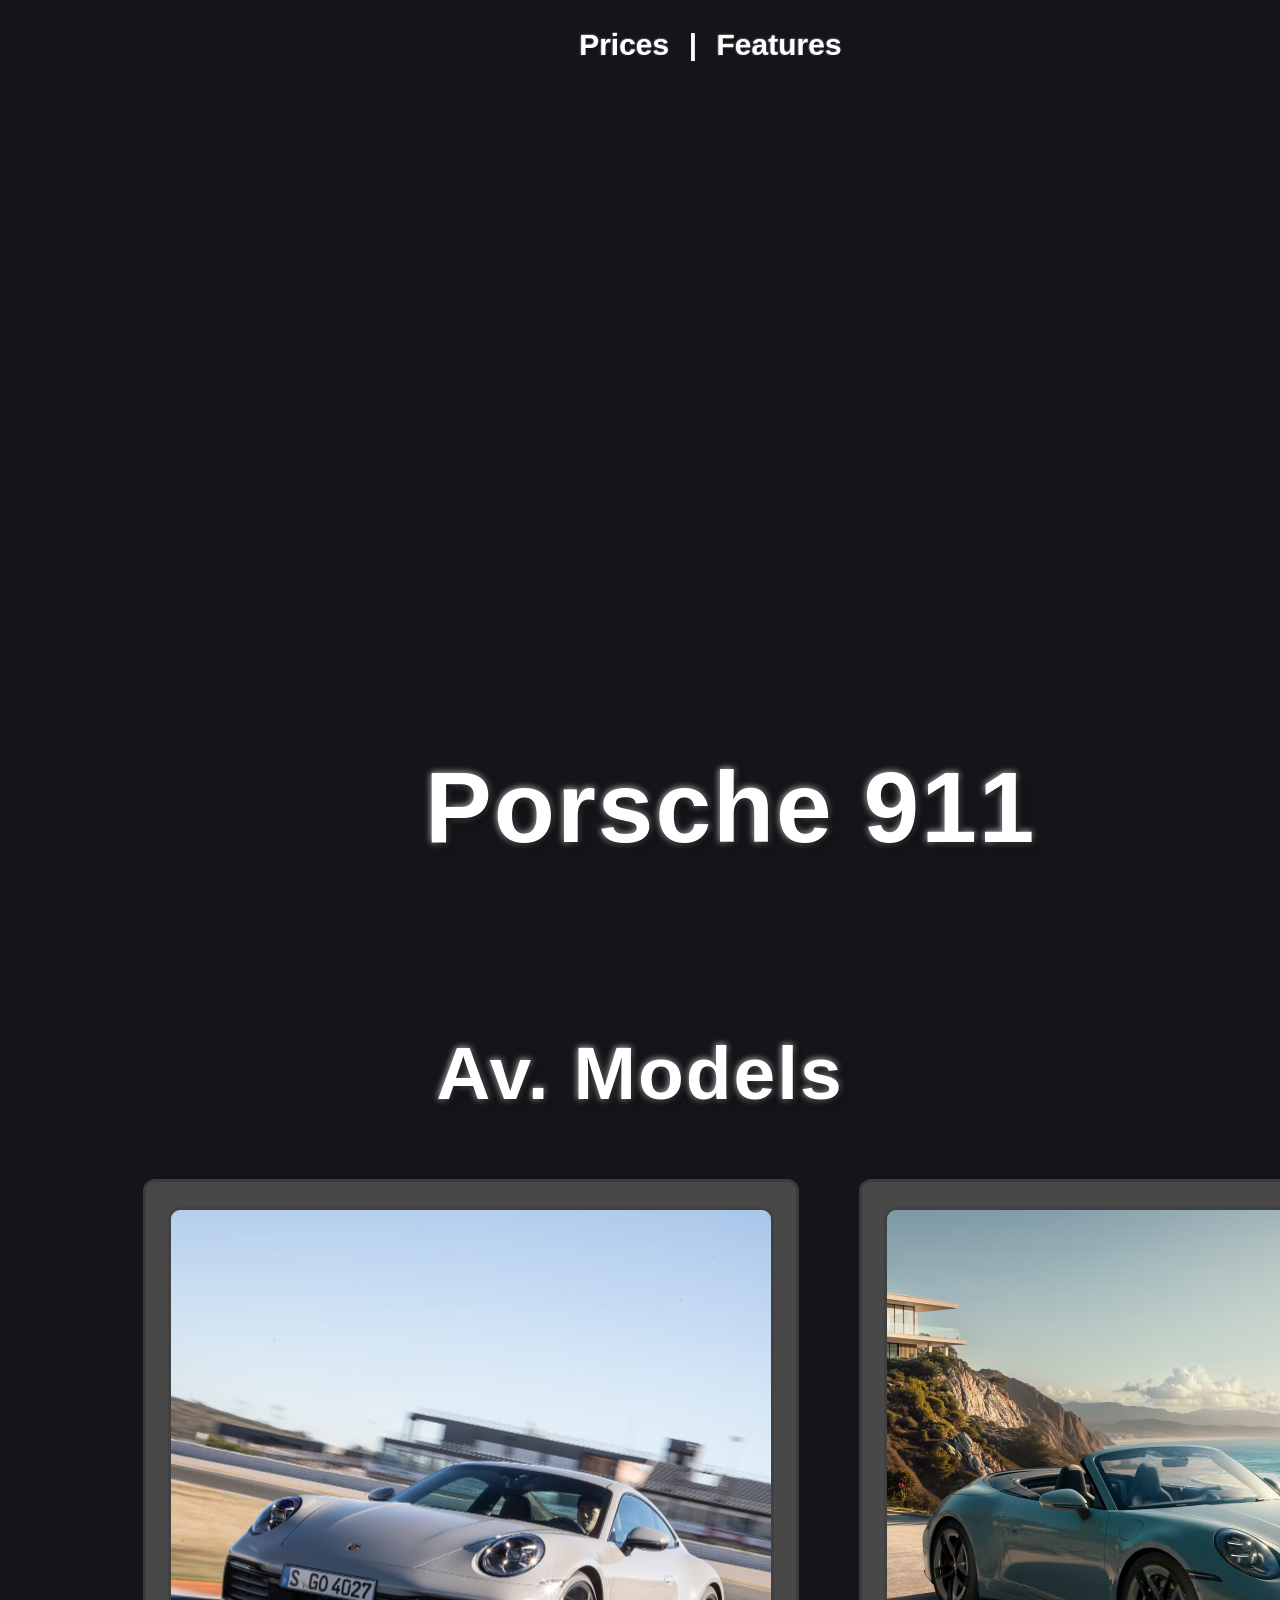
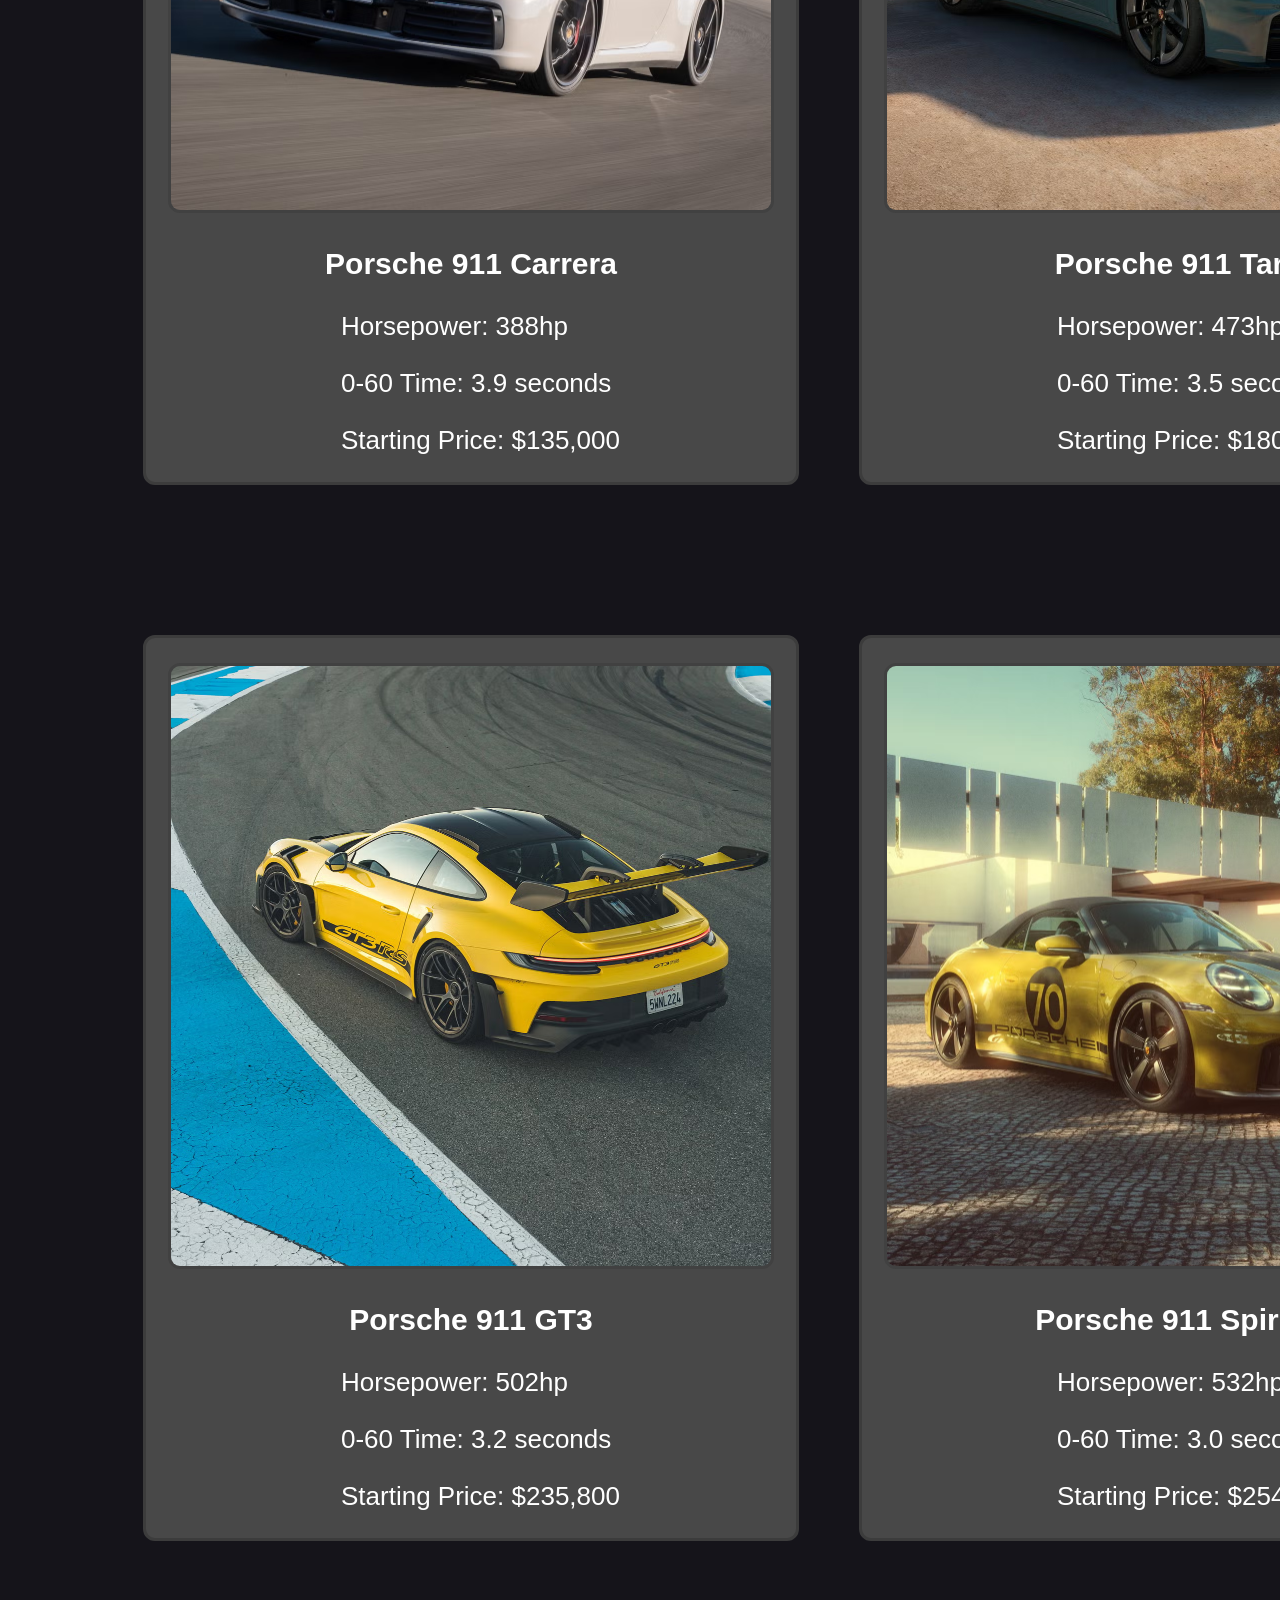
==== index.html @ d6edd6f7 "Card Updates Added various styles to each of the cards.  Backgrounds, Borders, Border radius, Hoveri" ====
<!DOCTYPE html>

<head>

    <title>Porsche 911 Showcase</title>
    <link rel="stylesheet" href="styles.css">

</head>

<body class="align">

    <header class="hero">

        <nav class="nav-box">

            <a href="prices.html">Prices</a>
            <span>|</span>
            <a href="features.html">Features</a>

        </nav>

        <!-- <img class="hero-media" src="https://i.pinimg.com/originals/3f/0e/6d/3f0e6df308702007c51f789a911005e3.gif" width="500" height="500"> -->

        <video class="hero-media" autoplay loop muted playsinline>
            <source src="assets/porsche_hero.mp4" type="video/mp4">
        </video>

        <div>

            <h1 class="hero-text">Porsche 911</h1>

        </div>

    </header>

    <main>

        <section class="models">

            <h2 class="neon-text">Av. Models</h2>

            <div class="grid">
                <!--card 1-->
                <div class="card">
                    <img class="card-image" src="assets/carrera_911.png">
                    <div class="card-info">
                        <h3>Porsche 911 Carrera</h3>
                        <p>Horsepower: 388hp</p>
                        <p>0-60 Time: 3.9 seconds</p>
                        <p>Starting Price: $135,000</p>
                    </div>
                </div>

                <!--card 2-->
                <div class="card">
                    <img class="card-image" src="assets/targa_911.png">
                    <div class="card-info">
                        <h3>Porsche 911 Targa</h3>
                        <p>Horsepower: 473hp</p>
                        <p> <span>   </span> 0-60 Time: 3.5 seconds</p>
                        <p>Starting Price: $180,000</p>
                    </div>
                </div>

                <!--card 3-->
                <div class="card">
                    <img class="card-image" src="assets/gt3_911.png">
                    <div class="card-info">
                        <h3>Porsche 911 GT3</h3>
                        <p>Horsepower: 502hp</p>
                        <p>0-60 Time: 3.2 seconds</p>
                        <p>Starting Price: $235,800</p>
                    </div>
                </div>

                <!--card 4-->
                <div class="card">
                    <img class="card-image" src="assets/spirit_70_911.png">
                    <div class="card-info">
                        <h3>Porsche 911 Spirit 70</h3>
                        <p>Horsepower: 532hp</p>
                        <p>0-60 Time: 3.0 seconds</p>
                        <p>Starting Price: $254,300</p>
                    </div>
                </div>
            </div>

        </section>

    </main>

</body>
---- styles.css ----
body {
    background-color: rgb(21, 20, 26);
    color: white;

    font-family: 'Helvetica';
}

.hero-text {
    font-weight: bold;
    font-size: 100px;
    z-index: 2;
    position: absolute;
    top: 75%;
    left: 33%;
    text-shadow: 3px 3px 8px black, 0px 0px 7px white;
    letter-spacing: 2px;
}

.neon-text {
    font-weight: bold;
    font-size: 75px;
    text-shadow: 3px 3px 8px black, 0px 0px 7px white;
    letter-spacing: 2px;
}

.align {
    text-align: center;
}

.media {
    margin-top: 100px;
    margin-bottom: 100px;
}

.hero-media {
    z-index: 1;
    object-fit: cover;
    width: 100%;
    height: 100%;
    position: absolute;
    top: 0%;
    left: 0%;
}

nav {
    z-index: 2;
    position: absolute;
    top: 0%;
    left: 44%;
    padding-top: 20px;
}

nav a {
    color:white;
    font-size: 30px;
    font-weight: bolder;
    margin: 0px 15px;
    text-decoration: none;
    text-shadow: 1px 1px 2px black, 0px 0px 2px white;
    display: inline-block;
    transition: transform 1.05s ease, box-shadow 1.05s ease;
}

nav a:hover {
    text-decoration: underline;
    transform: scale(1.1);
}

nav span {
    color:white;
    font-size: 30px;
    font-weight: bolder;
}

.hero {
    position: relative;
    width: 100%;
    height: 100vh;
    overflow: hidden;
}

.nav-box {
    background-color: 00;
    color: #ffffff;
    padding-top: 20px;
}

/* models section styling */

.models {
    padding: 60px 40px;
}

.grid {
    display: grid;
    grid-template-columns: 1fr 1fr;
    gap: 150px 60px;
    margin-left: 95px;

}

.card {
    background-color:rgb(72, 72, 72);
    border: 3px solid rgb(60, 60, 60);;
    border-radius: 12px;
    width: 650px;
    transition: transform 1.05s ease, box-shadow 1.05s ease;
}

.card:hover {
    transform: scale(1.05);
    border-color: rgb(197, 197, 197);
    box-shadow: 4px 4px 10px rgb(67, 67, 67);
}

.card-image {
    border-radius: 12px;
    width: 600px;
    height: 600px;
    border: 3px solid rgb(65, 65, 65);
    margin-top: 25px;
}

h3 {
    font-weight: bolder;
    font-size: 30px;
}

p {
    font-weight: normal;
    font-size: 26px;
    text-align: left;
    margin-left: 30%;
}
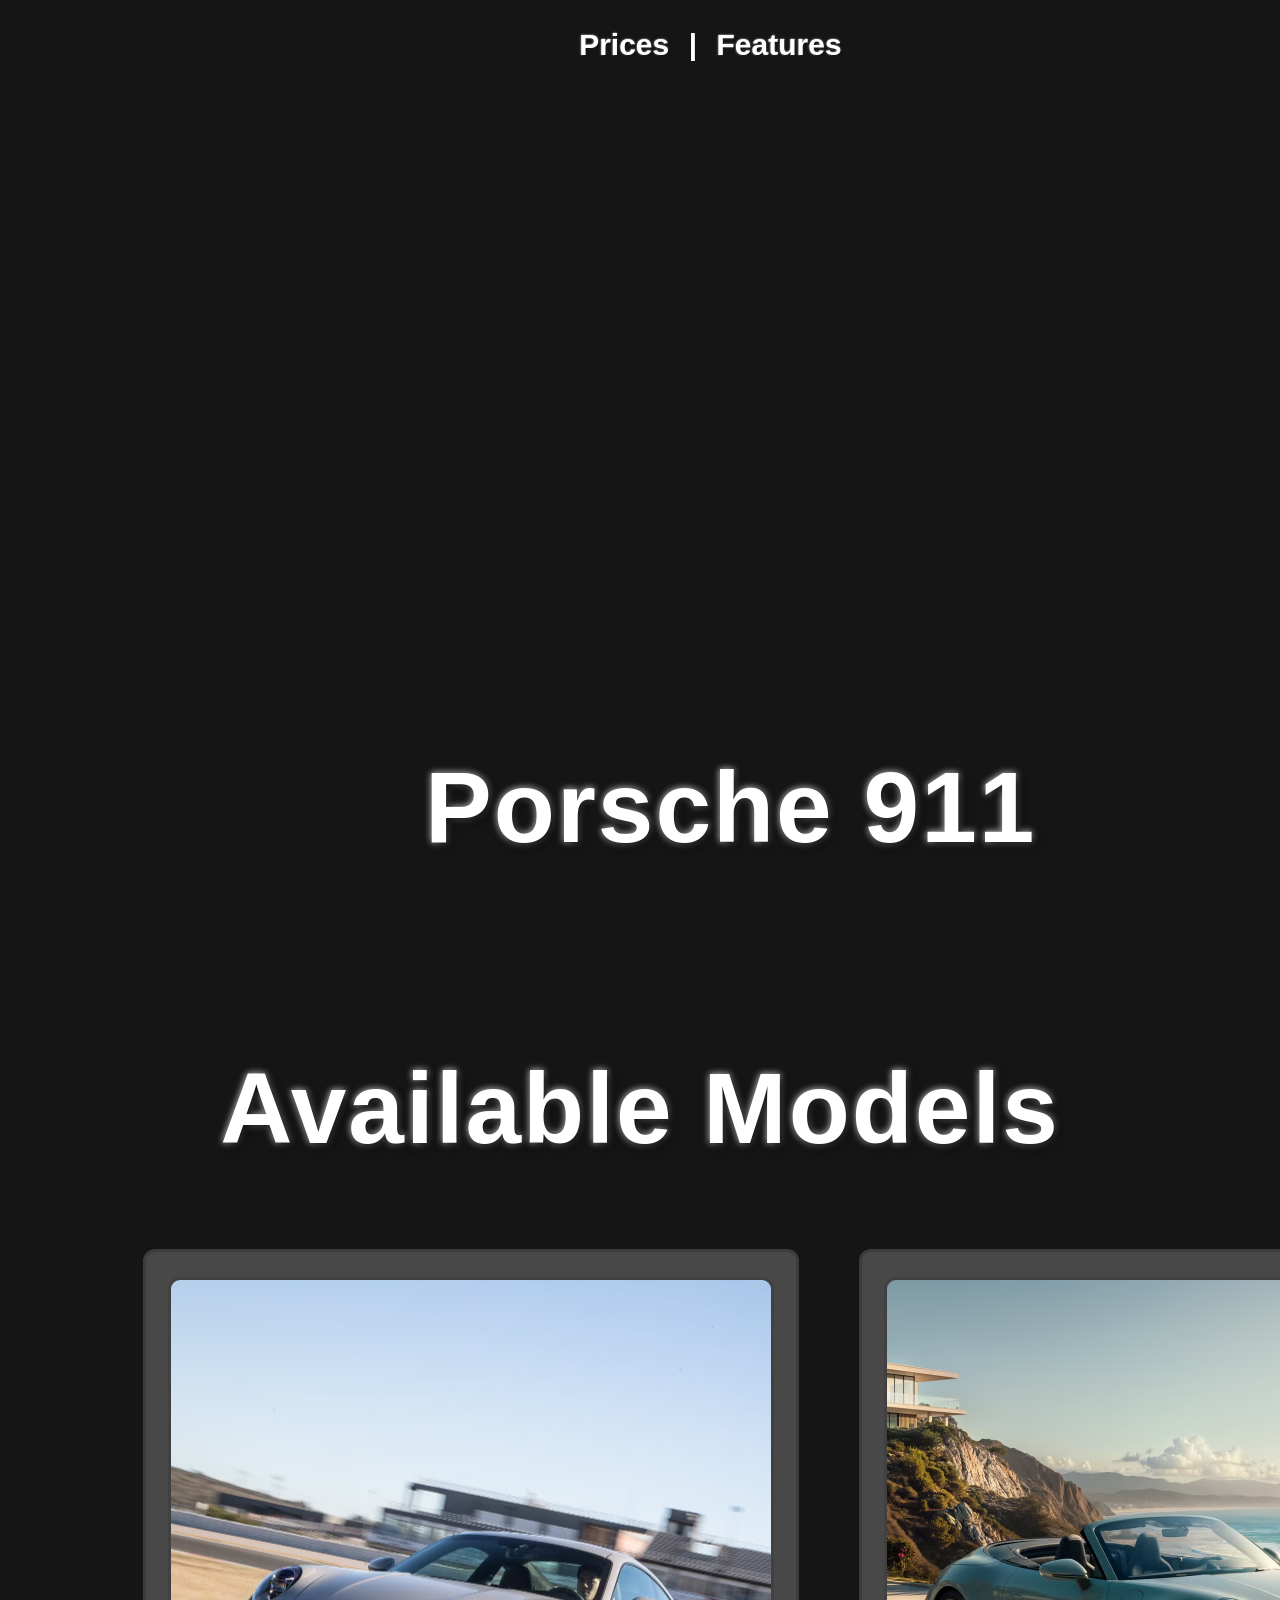
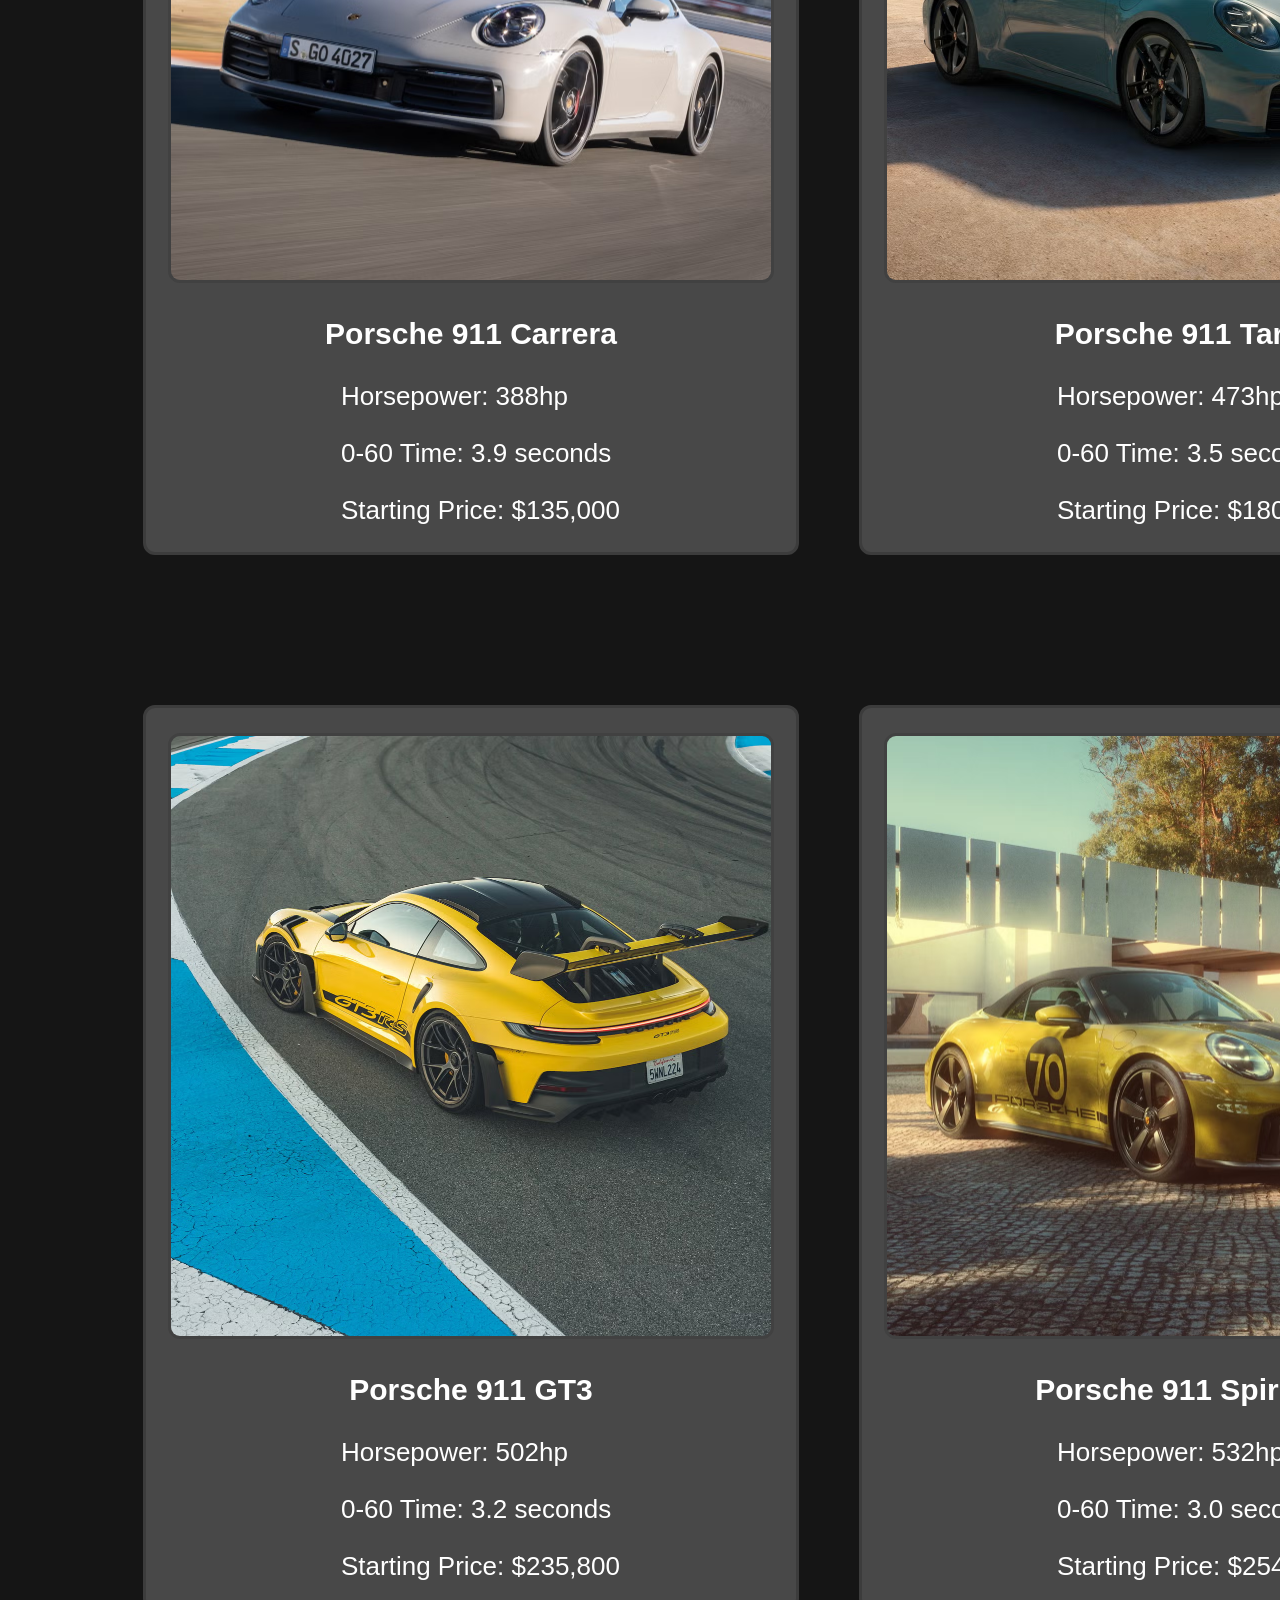
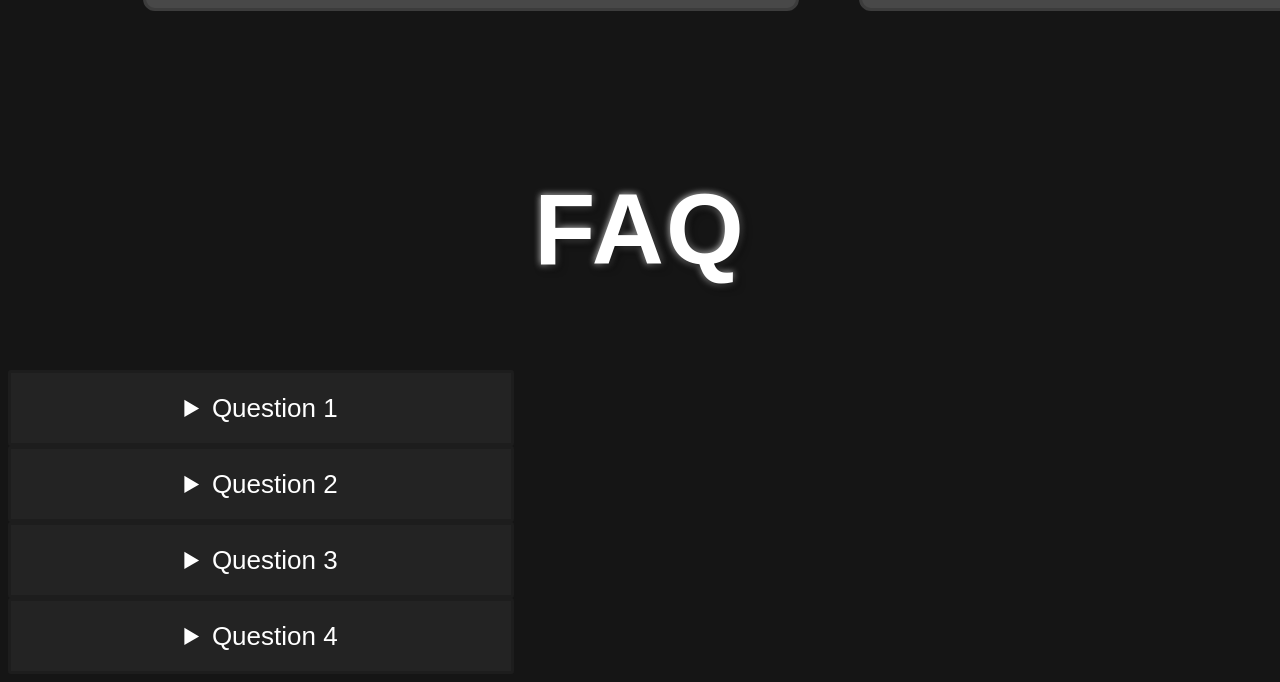
==== commit c50cc682: "FAQ fold Added an FAQ section  Added details tag for dropdown on each question, and provided an answ" ====
--- a/index.html
+++ b/index.html
@@ -37,7 +37,7 @@
 
         <section class="models">
 
-            <h2 class="neon-text">Av. Models</h2>
+            <h2 class="neon-text">Available Models</h2>
 
             <div class="grid">
                 <!--card 1-->
@@ -87,6 +87,46 @@
 
         </section>
 
+        <br>
+
+        <section class="FAQ">
+
+            <h1 class="neon-text">FAQ</h1>
+
+            <div class="FAQ-container">
+
+                <details class="FAQ-item">
+                    <summary class="question-button">
+                        Question 1
+                    </summary>
+                    <p class="answer">Answer 1</p>
+                </details>
+
+                <details class="FAQ-item">
+                    <summary class="question-button">
+                        Question 2
+                    </summary>
+                    <p class="answer">Answer 2</p>
+                </details>
+
+                <details class="FAQ-item">
+                    <summary class="question-button">
+                        Question 3
+                    </summary>
+                    <p class="answer">Answer 3</p>
+                </details>
+
+                <details class="FAQ-item">
+                    <summary class="question-button">
+                        Question 4
+                    </summary>
+                    <p class="answer">Answer 4</p>
+                </details>
+
+            </div>
+
+        </section>
+
     </main>
 
 </body>
--- a/styles.css
+++ b/styles.css
@@ -1,5 +1,5 @@
 body {
-    background-color: rgb(21, 20, 26);
+    background-color: rgb(21, 21, 21);
     color: white;
 
     font-family: 'Helvetica';
@@ -18,7 +18,7 @@
 
 .neon-text {
     font-weight: bold;
-    font-size: 75px;
+    font-size: 100px;
     text-shadow: 3px 3px 8px black, 0px 0px 7px white;
     letter-spacing: 2px;
 }
@@ -131,4 +131,30 @@
     font-size: 26px;
     text-align: left;
     margin-left: 30%;
+}
+
+/* FAQ section styling */
+
+.FAQ-container {
+    font-size: 26px;
+}
+
+.FAQ-item {
+    background-color: rgb(35, 35, 35);
+    border: 3px solid rgb(29, 29, 29);
+    border-radius: 3px;
+    width: 500px;
+    height: 50px;
+    padding-top: 20px
+}
+.FAQ-item:hover {
+    background-color: rgb(30, 30, 30);
+}
+
+.question-button {
+    font-size: 26px;
+}
+
+.answer {
+    font-size: 26px;
 }
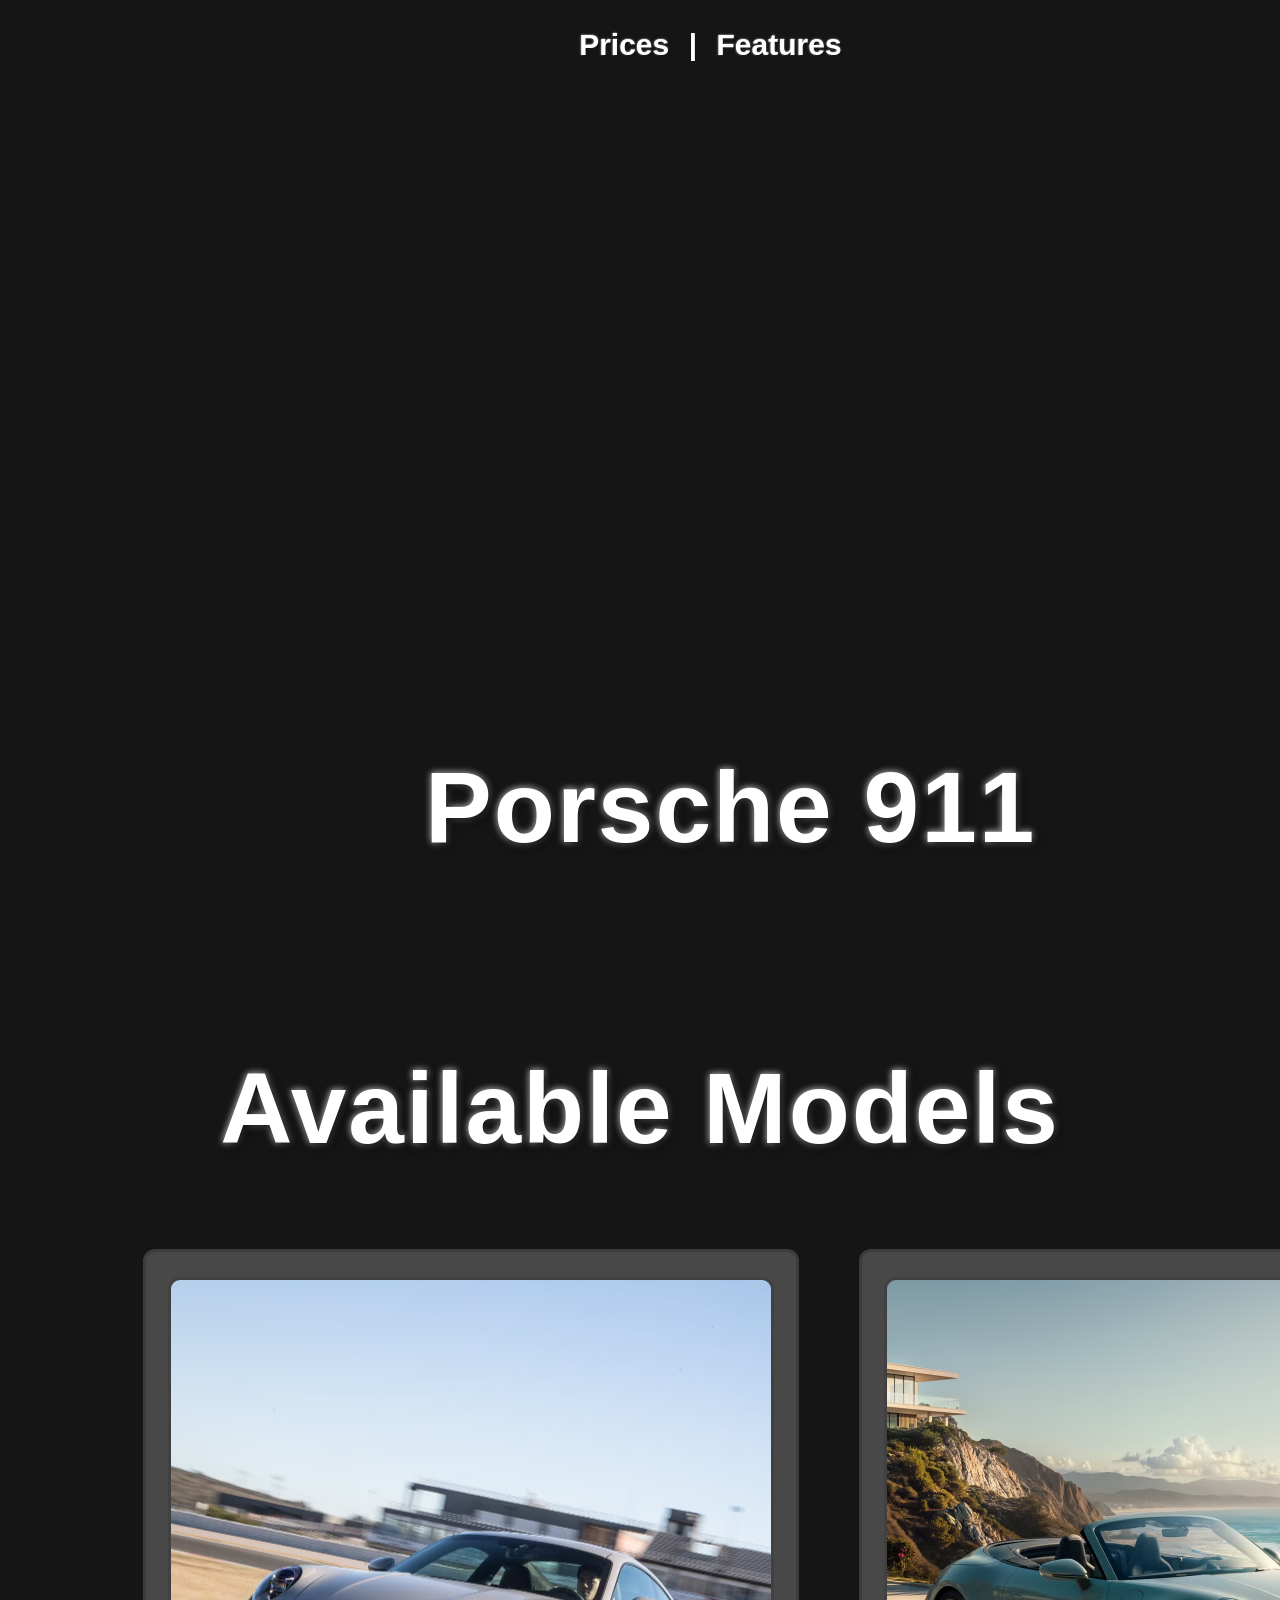
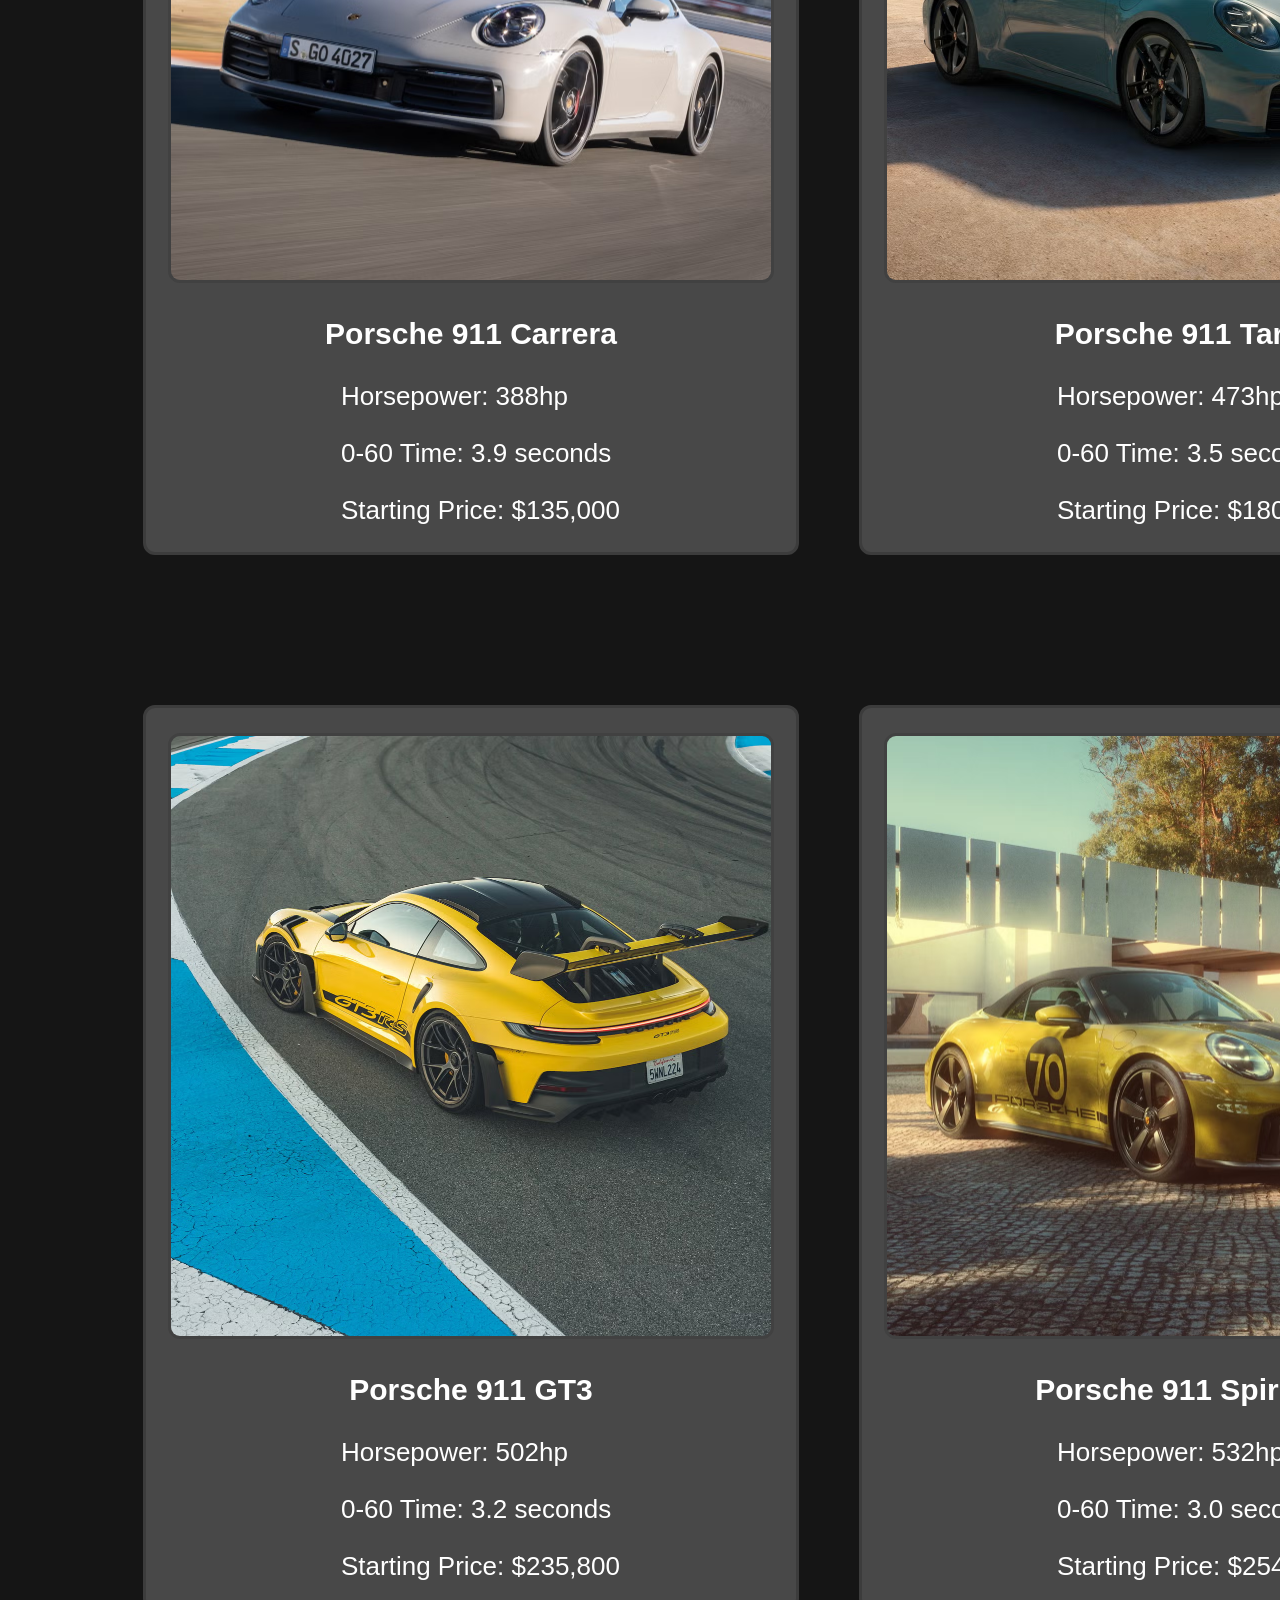
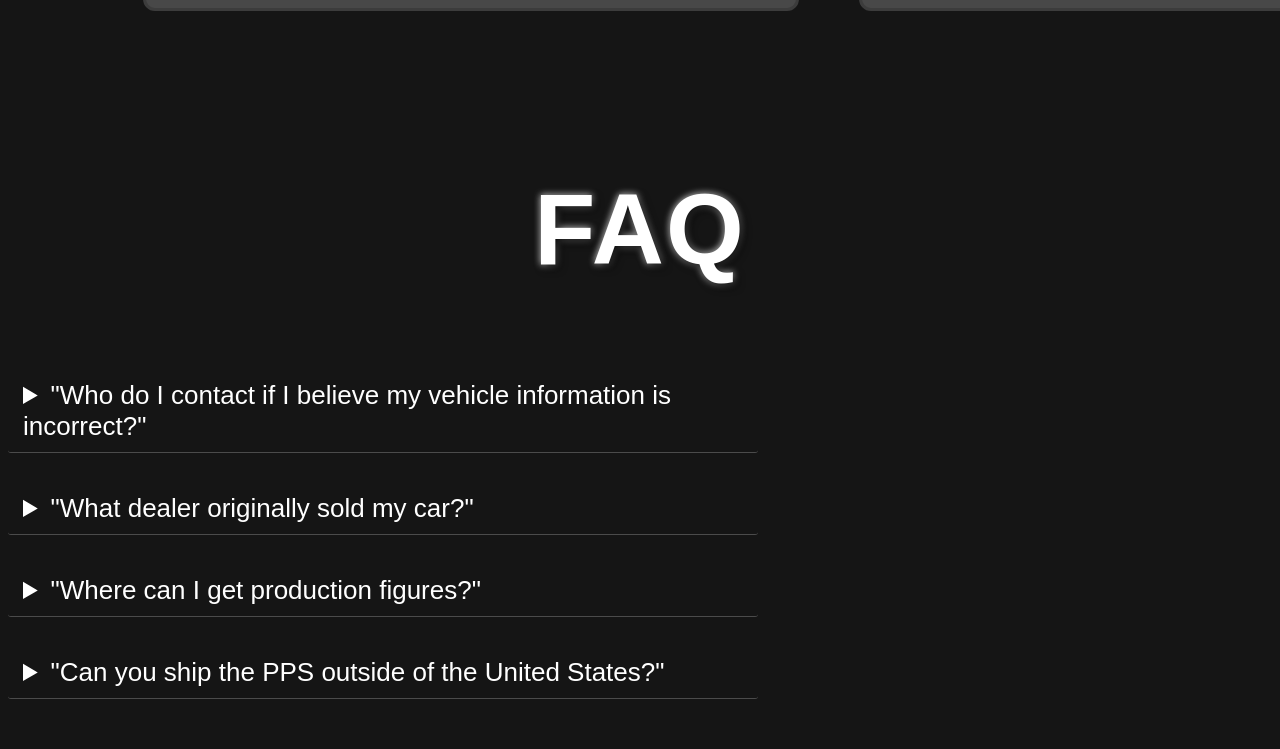
==== commit 1c4af324: "Question Buttons Added actual information for each placeholder  Removed the background and borders t" ====
--- a/index.html
+++ b/index.html
@@ -97,30 +97,38 @@
 
                 <details class="FAQ-item">
                     <summary class="question-button">
-                        Question 1
+                        "Who do I contact if I believe my vehicle information is incorrect?"
                     </summary>
-                    <p class="answer">Answer 1</p>
+                    <div class="FAQ-content">
+                        <p class="answer">Please contact Porsche and provide the details you believe to be incorrect. In the case where correction is necessary, a corrected PPS will be shipped within 1-2 weeks.</p>
+                    </div>
                 </details>
 
                 <details class="FAQ-item">
                     <summary class="question-button">
-                        Question 2
+                        "What dealer originally sold my car?"
                     </summary>
-                    <p class="answer">Answer 2</p>
+                    <div class="FAQ-content">
+                        <p class="answer">We do not provide the original selling dealer.</p>
+                    </div>
                 </details>
 
                 <details class="FAQ-item">
                     <summary class="question-button">
-                        Question 3
+                        "Where can I get production figures?"
                     </summary>
-                    <p class="answer">Answer 3</p>
+                    <div class="FAQ-content">
+                        <p class="answer">Production figures are not released.</p>
+                    </div>
                 </details>
 
                 <details class="FAQ-item">
                     <summary class="question-button">
-                        Question 4
+                        "Can you ship the PPS outside of the United States?"
                     </summary>
-                    <p class="answer">Answer 4</p>
+                    <div class="FAQ-content">
+                        <p class="answer">The PPS can only be shipped within the United States and Canada.</p>
+                    </div>
                 </details>
 
             </div>
--- a/styles.css
+++ b/styles.css
@@ -137,24 +137,30 @@
 
 .FAQ-container {
     font-size: 26px;
+    margin: 50px auto;
 }
 
 .FAQ-item {
-    background-color: rgb(35, 35, 35);
-    border: 3px solid rgb(29, 29, 29);
+    border-bottom: 1px solid rgb(75, 75, 75);
     border-radius: 3px;
-    width: 500px;
-    height: 50px;
-    padding-top: 20px
+    width: 750px;
+    margin-bottom: 30px;
 }
+
 .FAQ-item:hover {
     background-color: rgb(30, 30, 30);
 }
 
 .question-button {
     font-size: 26px;
+    padding: 10px 15px;
+    text-align: left;
 }
 
 .answer {
     font-size: 26px;
-}+    padding: 10px 15px;
+    margin-left: 0%;
+    text-align: left;
+}
+
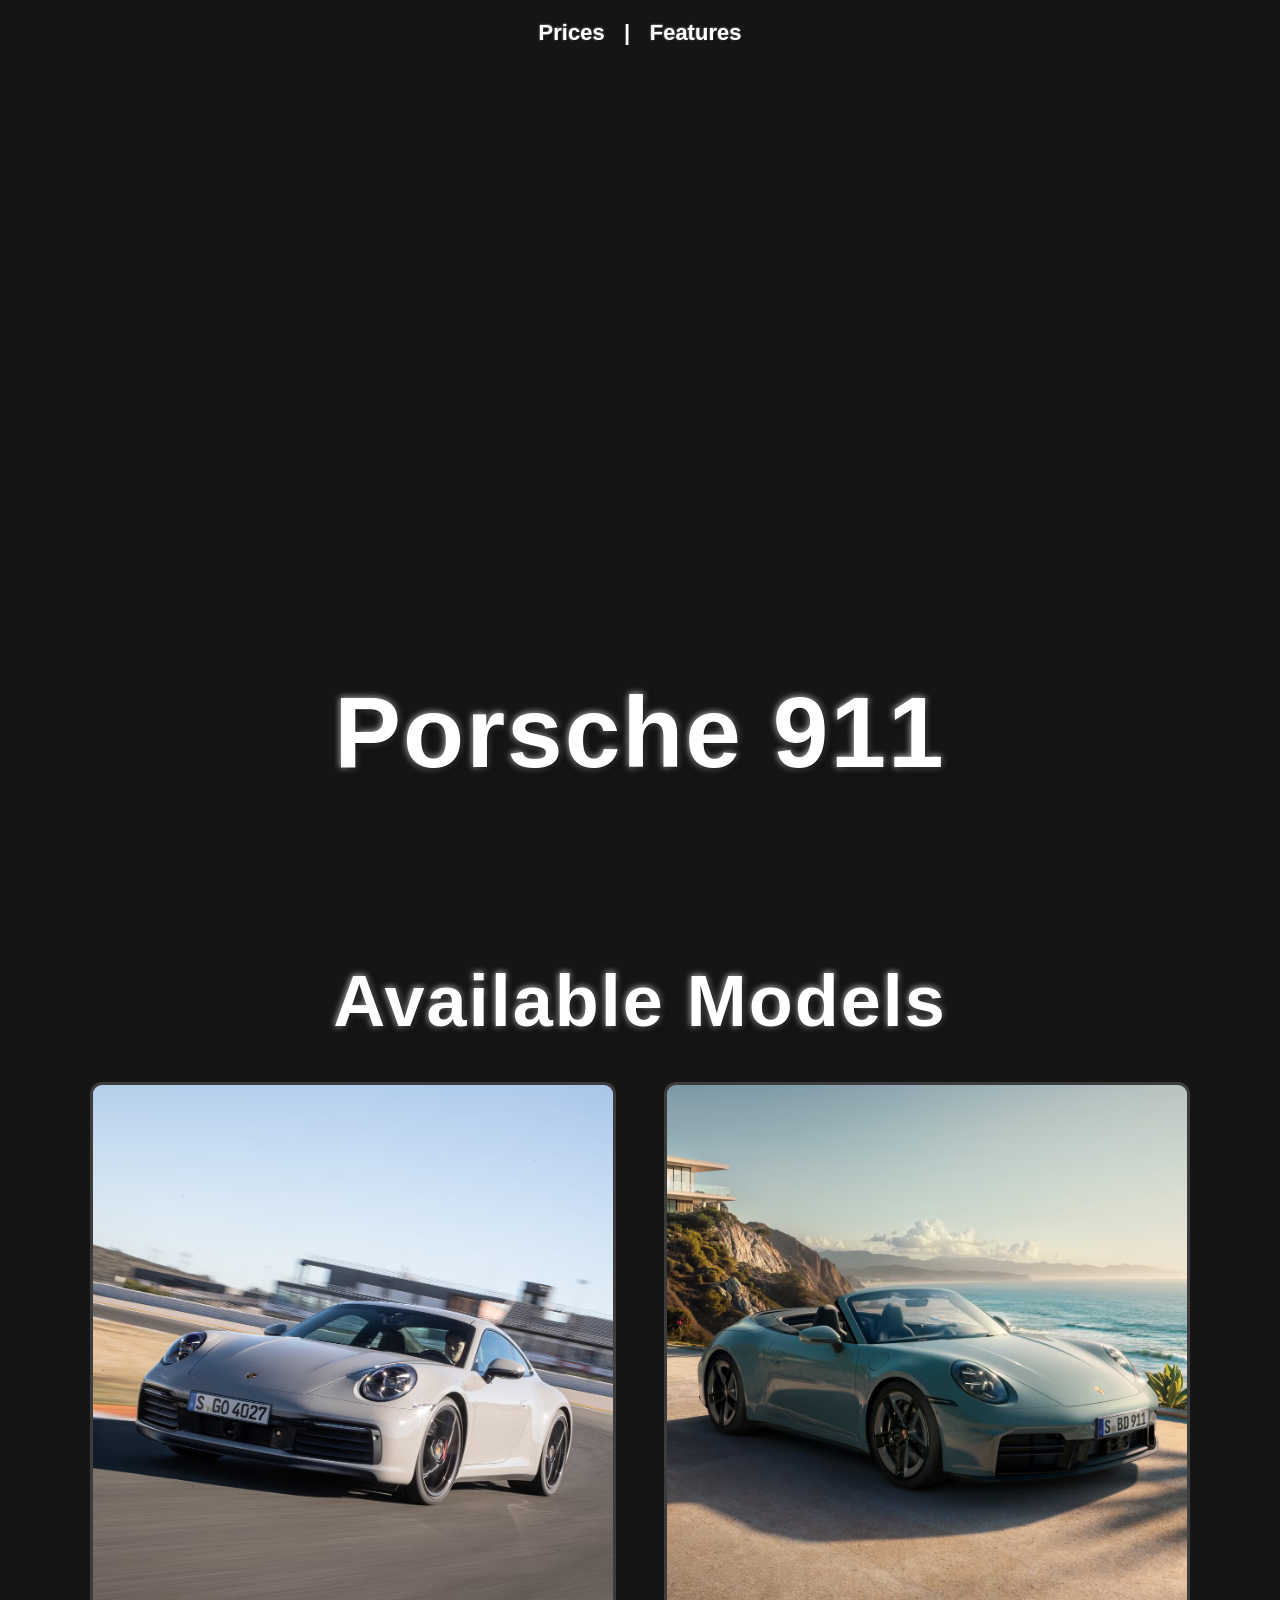
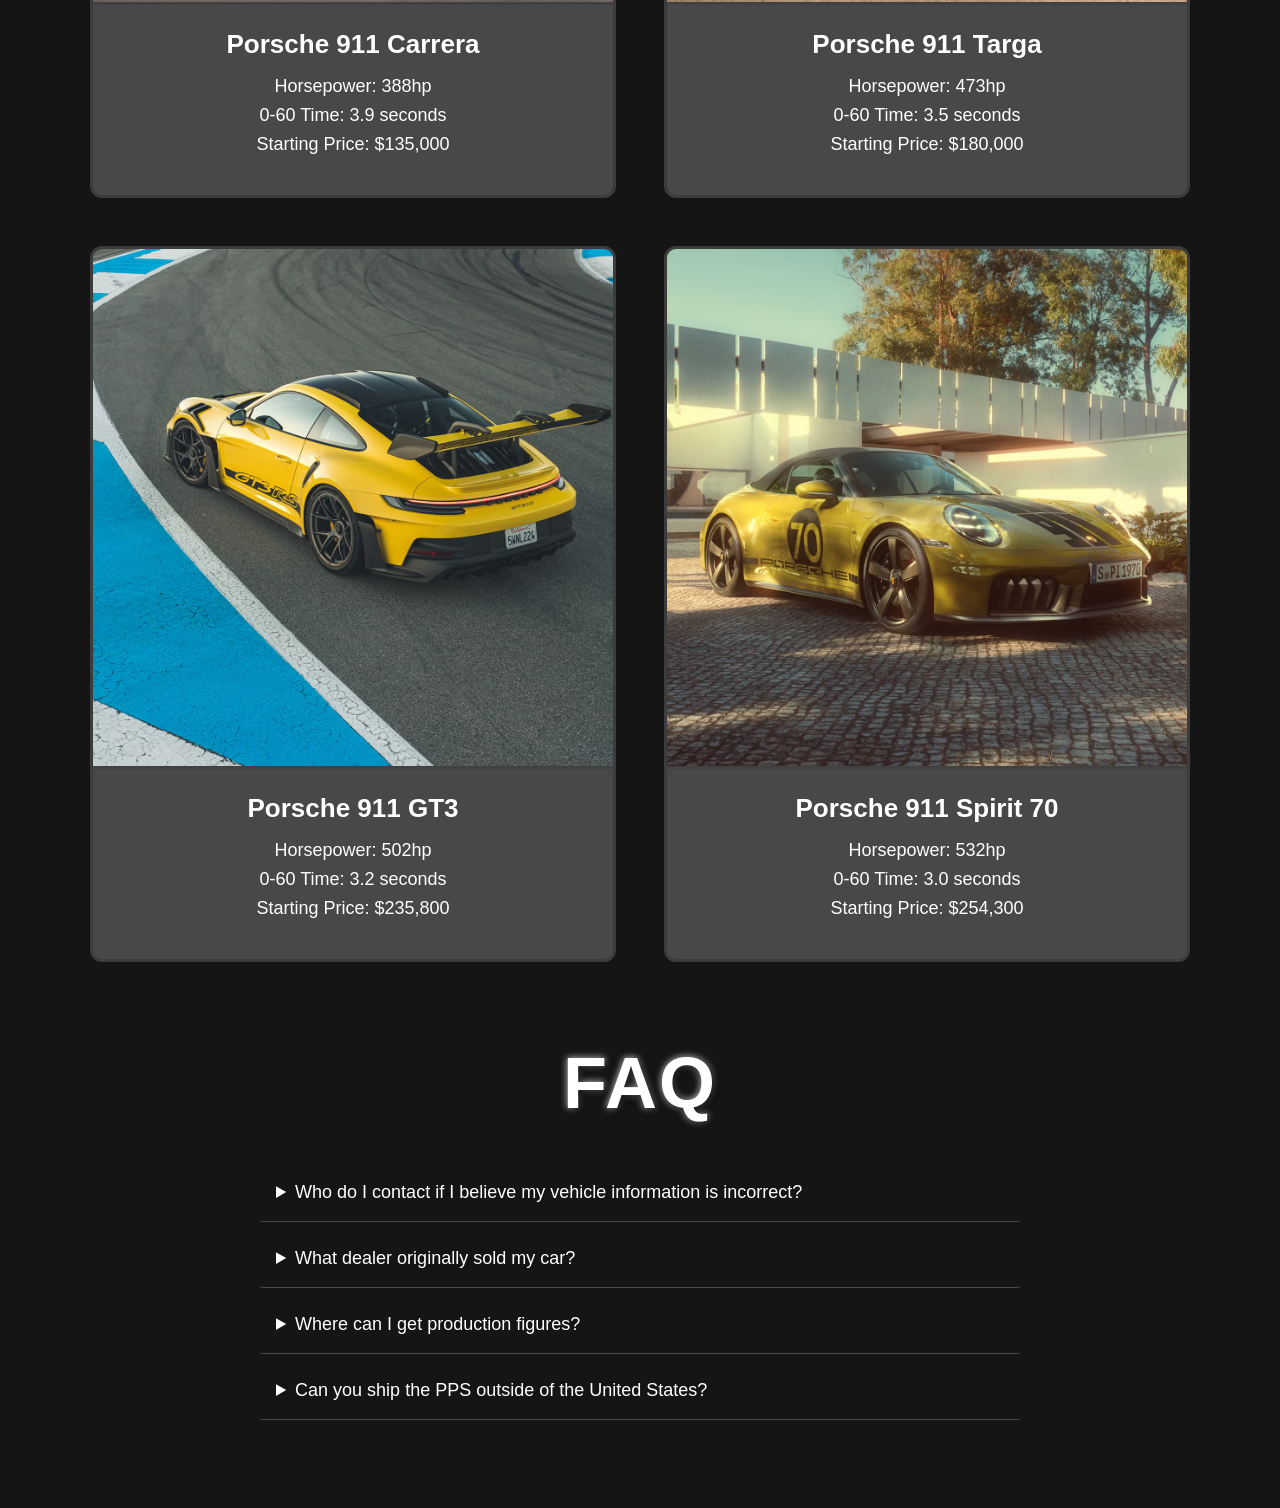
==== commit e15e798f: "v3 basic UI polish, FAQ middle align, border -> boxsizizng, and gradient transition from hero to Av." ====
--- a/index.html
+++ b/index.html
@@ -1,10 +1,11 @@
 <!DOCTYPE html>
+<html lang="en">
 
 <head>
-
+    <meta charset="UTF-8">
+    <meta name="viewport" content="width=device-width, initial-scale=1.0">
     <title>Porsche 911 Showcase</title>
     <link rel="stylesheet" href="styles.css">
-
 </head>
 
 <body class="align">
@@ -12,11 +13,9 @@
     <header class="hero">
 
         <nav class="nav-box">
-
             <a href="prices.html">Prices</a>
             <span>|</span>
             <a href="features.html">Features</a>
-
         </nav>
 
         <!-- <img class="hero-media" src="https://i.pinimg.com/originals/3f/0e/6d/3f0e6df308702007c51f789a911005e3.gif" width="500" height="500"> -->
@@ -26,9 +25,7 @@
         </video>
 
         <div>
-
             <h1 class="hero-text">Porsche 911</h1>
-
         </div>
 
     </header>
@@ -42,7 +39,7 @@
             <div class="grid">
                 <!--card 1-->
                 <div class="card">
-                    <img class="card-image" src="assets/carrera_911.png">
+                    <img class="card-image" src="assets/carrera_911.png" alt="Porsche 911 Carrera">
                     <div class="card-info">
                         <h3>Porsche 911 Carrera</h3>
                         <p>Horsepower: 388hp</p>
@@ -53,18 +50,18 @@
 
                 <!--card 2-->
                 <div class="card">
-                    <img class="card-image" src="assets/targa_911.png">
+                    <img class="card-image" src="assets/targa_911.png" alt="Porsche 911 Targa">
                     <div class="card-info">
                         <h3>Porsche 911 Targa</h3>
                         <p>Horsepower: 473hp</p>
-                        <p> <span>   </span> 0-60 Time: 3.5 seconds</p>
+                        <p>0-60 Time: 3.5 seconds</p>
                         <p>Starting Price: $180,000</p>
                     </div>
                 </div>
 
                 <!--card 3-->
                 <div class="card">
-                    <img class="card-image" src="assets/gt3_911.png">
+                    <img class="card-image" src="assets/gt3_911.png" alt="Porsche 911 GT3">
                     <div class="card-info">
                         <h3>Porsche 911 GT3</h3>
                         <p>Horsepower: 502hp</p>
@@ -75,7 +72,7 @@
 
                 <!--card 4-->
                 <div class="card">
-                    <img class="card-image" src="assets/spirit_70_911.png">
+                    <img class="card-image" src="assets/spirit_70_911.png" alt="Porsche 911 Spirit 70">
                     <div class="card-info">
                         <h3>Porsche 911 Spirit 70</h3>
                         <p>Horsepower: 532hp</p>
@@ -87,17 +84,15 @@
 
         </section>
 
-        <br>
-
         <section class="FAQ">
 
-            <h1 class="neon-text">FAQ</h1>
+            <h2 class="neon-text">FAQ</h2>
 
             <div class="FAQ-container">
 
                 <details class="FAQ-item">
                     <summary class="question-button">
-                        "Who do I contact if I believe my vehicle information is incorrect?"
+                        Who do I contact if I believe my vehicle information is incorrect?
                     </summary>
                     <div class="FAQ-content">
                         <p class="answer">Please contact Porsche and provide the details you believe to be incorrect. In the case where correction is necessary, a corrected PPS will be shipped within 1-2 weeks.</p>
@@ -106,7 +101,7 @@
 
                 <details class="FAQ-item">
                     <summary class="question-button">
-                        "What dealer originally sold my car?"
+                        What dealer originally sold my car?
                     </summary>
                     <div class="FAQ-content">
                         <p class="answer">We do not provide the original selling dealer.</p>
@@ -115,7 +110,7 @@
 
                 <details class="FAQ-item">
                     <summary class="question-button">
-                        "Where can I get production figures?"
+                        Where can I get production figures?
                     </summary>
                     <div class="FAQ-content">
                         <p class="answer">Production figures are not released.</p>
@@ -124,7 +119,7 @@
 
                 <details class="FAQ-item">
                     <summary class="question-button">
-                        "Can you ship the PPS outside of the United States?"
+                        Can you ship the PPS outside of the United States?
                     </summary>
                     <div class="FAQ-content">
                         <p class="answer">The PPS can only be shipped within the United States and Canada.</p>
@@ -137,4 +132,6 @@
 
     </main>
 
-</body>+</body>
+
+</html>
--- a/styles.css
+++ b/styles.css
@@ -1,35 +1,39 @@
+* {
+    box-sizing: border-box; 
+}
+
+
 body {
+    margin: 0;
     background-color: rgb(21, 21, 21);
     color: white;
-
-    font-family: 'Helvetica';
+    font-family: Helvetica, Arial, sans-serif;
+}
+
+.align {
+    text-align: center;
 }
 
 .hero-text {
     font-weight: bold;
-    font-size: 100px;
-    z-index: 2;
+    font-size: clamp(48px, 8vw, 100px);
+    z-index: 3;
     position: absolute;
     top: 75%;
-    left: 33%;
+    left: 50%;
+    transform: translateX(-50%);
+    width: 90%;
+    margin: 0;
     text-shadow: 3px 3px 8px black, 0px 0px 7px white;
     letter-spacing: 2px;
 }
 
 .neon-text {
     font-weight: bold;
-    font-size: 100px;
+    font-size: clamp(40px, 7vw, 72px);
+    margin: 0 0 40px;
     text-shadow: 3px 3px 8px black, 0px 0px 7px white;
     letter-spacing: 2px;
-}
-
-.align {
-    text-align: center;
-}
-
-.media {
-    margin-top: 100px;
-    margin-bottom: 100px;
 }
 
 .hero-media {
@@ -38,37 +42,48 @@
     width: 100%;
     height: 100%;
     position: absolute;
-    top: 0%;
-    left: 0%;
+    top: 0;
+    left: 0;
+}
+
+.hero::after {
+    content: "";
+    position: absolute;
+    inset: 0;
+    z-index: 2;
+    pointer-events: none;
+    background: linear-gradient(to top, rgb(21, 21, 21) 0%, transparent 45%);
 }
 
 nav {
-    z-index: 2;
-    position: absolute;
-    top: 0%;
-    left: 44%;
+    z-index: 3;
+    position: absolute;
+    top: 0;
+    left: 50%;
+    transform: translateX(-50%);
     padding-top: 20px;
+    white-space: nowrap;
 }
 
 nav a {
-    color:white;
-    font-size: 30px;
+    color: white;
+    font-size: 22px;
     font-weight: bolder;
-    margin: 0px 15px;
+    margin: 0 15px;
     text-decoration: none;
     text-shadow: 1px 1px 2px black, 0px 0px 2px white;
     display: inline-block;
-    transition: transform 1.05s ease, box-shadow 1.05s ease;
+    transition: transform 0.25s ease;
 }
 
 nav a:hover {
     text-decoration: underline;
-    transform: scale(1.1);
+    transform: scale(1.08);
 }
 
 nav span {
-    color:white;
-    font-size: 30px;
+    color: white;
+    font-size: 22px;
     font-weight: bolder;
 }
 
@@ -80,7 +95,6 @@
 }
 
 .nav-box {
-    background-color: 00;
     color: #ffffff;
     padding-top: 20px;
 }
@@ -88,63 +102,75 @@
 /* models section styling */
 
 .models {
-    padding: 60px 40px;
+    padding: 60px 24px;
 }
 
 .grid {
     display: grid;
     grid-template-columns: 1fr 1fr;
-    gap: 150px 60px;
-    margin-left: 95px;
-
+    gap: 48px;
+    max-width: 1100px;
+    margin: 0 auto;
 }
 
 .card {
-    background-color:rgb(72, 72, 72);
-    border: 3px solid rgb(60, 60, 60);;
+    background-color: rgb(72, 72, 72);
+    border: 3px solid rgb(60, 60, 60);
     border-radius: 12px;
-    width: 650px;
-    transition: transform 1.05s ease, box-shadow 1.05s ease;
+    width: 100%;
+    overflow: hidden;
+    transition: transform 0.25s ease, box-shadow 0.25s ease, border-color 0.25s ease;
 }
 
 .card:hover {
-    transform: scale(1.05);
+    transform: scale(1.03);
     border-color: rgb(197, 197, 197);
-    box-shadow: 4px 4px 10px rgb(67, 67, 67);
+    box-shadow: 4px 4px 18px rgb(0, 0, 0);
 }
 
 .card-image {
-    border-radius: 12px;
-    width: 600px;
-    height: 600px;
-    border: 3px solid rgb(65, 65, 65);
-    margin-top: 25px;
-}
-
-h3 {
+    display: block;
+    width: 100%;
+    height: auto;
+    aspect-ratio: 1 / 1;
+    object-fit: cover;
+    border-bottom: 3px solid rgb(65, 65, 65);
+}
+
+.card-info {
+    padding: 24px 28px 32px;
+}
+
+.card-info h3 {
     font-weight: bolder;
-    font-size: 30px;
-}
-
-p {
+    font-size: 26px;
+    margin: 0 0 16px;
+}
+
+.card-info p {
     font-weight: normal;
-    font-size: 26px;
+    font-size: 18px;
+    margin: 8px 0;
+}
+
+/* FAQ section styling */
+
+.FAQ {
+    padding: 20px 24px 80px;
+}
+
+.FAQ-container {
+    font-size: 18px;
+    max-width: 760px;
+    margin: 0 auto;
     text-align: left;
-    margin-left: 30%;
-}
-
-/* FAQ section styling */
-
-.FAQ-container {
-    font-size: 26px;
-    margin: 50px auto;
 }
 
 .FAQ-item {
     border-bottom: 1px solid rgb(75, 75, 75);
     border-radius: 3px;
-    width: 750px;
-    margin-bottom: 30px;
+    width: 100%;
+    margin-bottom: 8px;
 }
 
 .FAQ-item:hover {
@@ -152,15 +178,45 @@
 }
 
 .question-button {
-    font-size: 26px;
-    padding: 10px 15px;
+    font-size: 18px;
+    padding: 18px 16px;
     text-align: left;
+    cursor: pointer;
+}
+
+.question-button:focus-visible {
+    outline: 2px solid white;
+    outline-offset: 2px;
 }
 
 .answer {
-    font-size: 26px;
-    padding: 10px 15px;
-    margin-left: 0%;
+    font-size: 16px;
+    line-height: 1.5;
+    padding: 0 16px 20px 32px;
+    margin: 0;
     text-align: left;
-}
-
+    color: rgb(190, 190, 190);
+}
+
+@media (max-width: 800px) {
+    .grid {
+        grid-template-columns: 1fr;
+        gap: 28px;
+    }
+
+    .card:hover {
+        transform: none;
+    }
+}
+
+@media (prefers-reduced-motion: reduce) {
+    nav a,
+    .card {
+        transition: none;
+    }
+
+    nav a:hover,
+    .card:hover {
+        transform: none;
+    }
+}
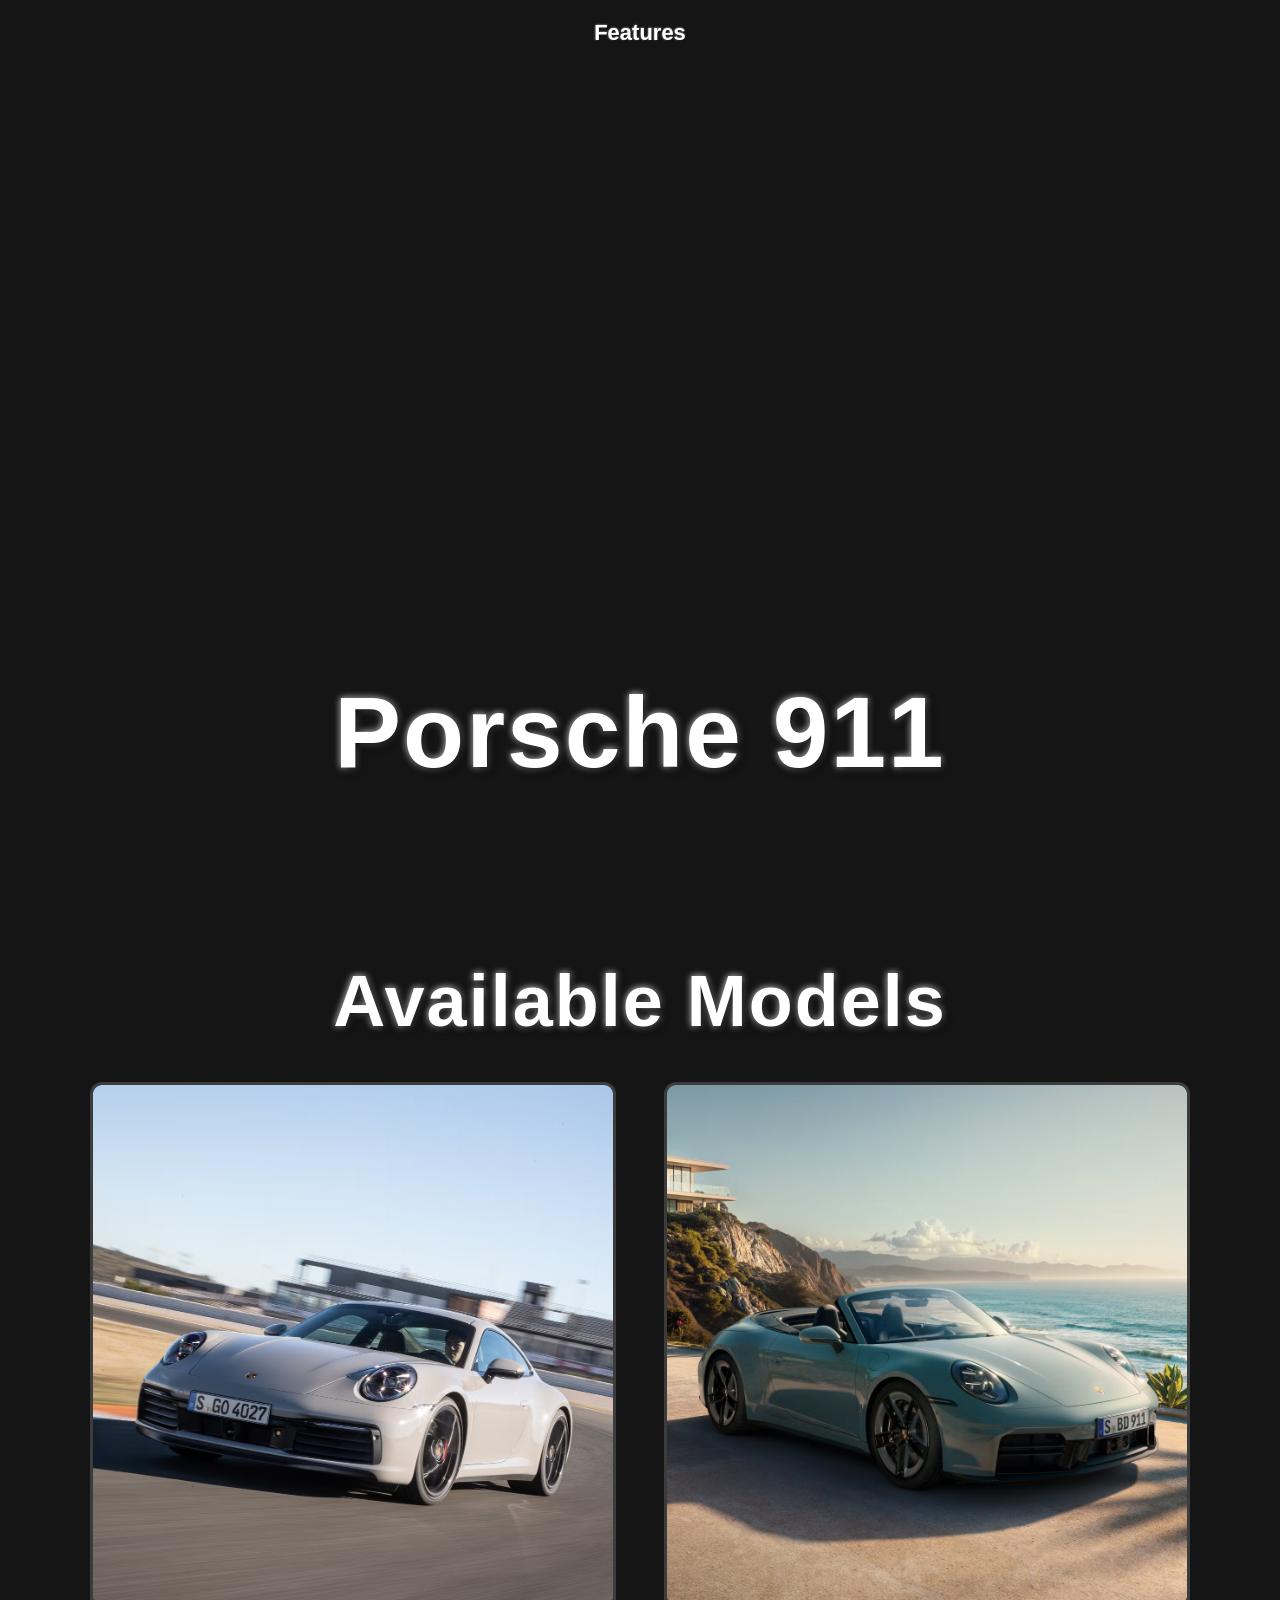
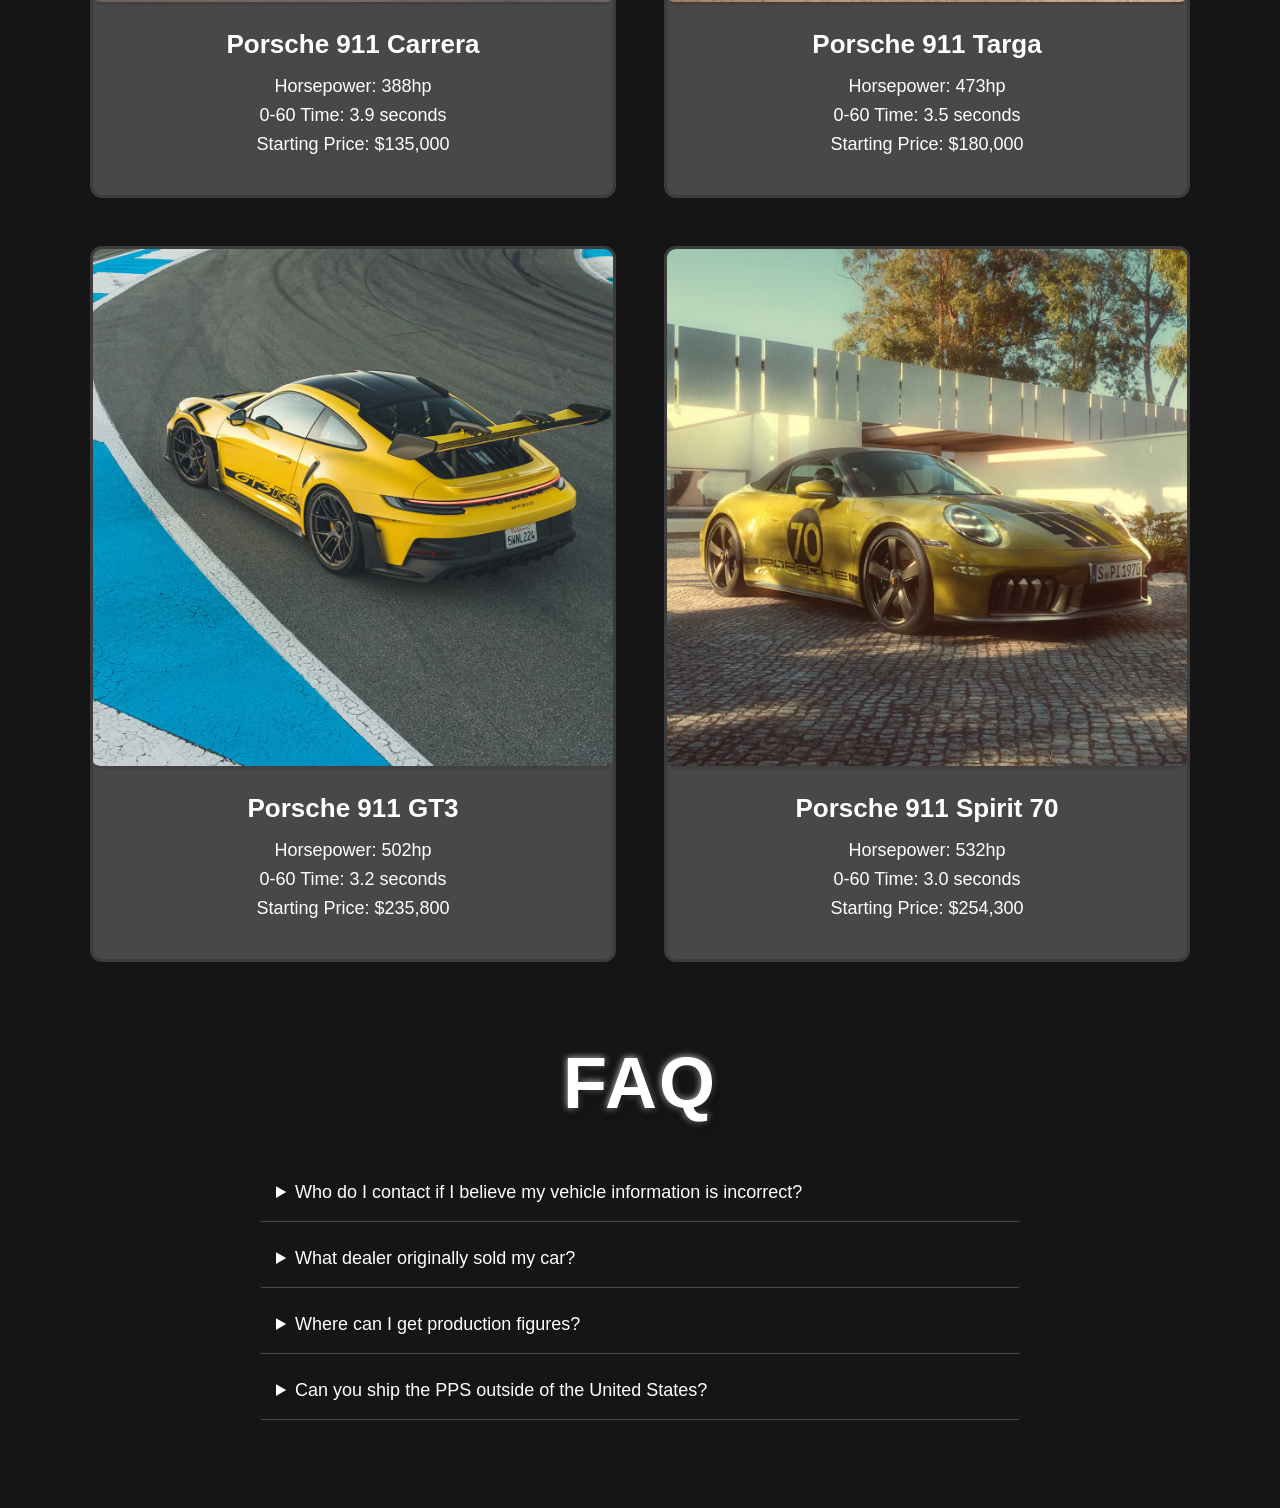
==== commit 3fba68cc: "Removed Prices deleted prices from each navigation section" ====
--- a/index.html
+++ b/index.html
@@ -5,7 +5,7 @@
     <meta charset="UTF-8">
     <meta name="viewport" content="width=device-width, initial-scale=1.0">
     <title>Porsche 911 Showcase</title>
-    <link rel="stylesheet" href="styles.css">
+    <link rel="stylesheet" href="styles/styles.css">
 </head>
 
 <body class="align">
@@ -13,8 +13,6 @@
     <header class="hero">
 
         <nav class="nav-box">
-            <a href="prices.html">Prices</a>
-            <span>|</span>
             <a href="features.html">Features</a>
         </nav>
 
--- a/styles/styles.css
+++ b/styles/styles.css
@@ -0,0 +1,318 @@
+* {
+    box-sizing: border-box; 
+}
+
+
+body {
+    margin: 0;
+    background-color: rgb(21, 21, 21);
+    color: white;
+    font-family: Helvetica, Arial, sans-serif;
+}
+
+.align {
+    text-align: center;
+}
+
+.hero-text {
+    font-weight: bold;
+    font-size: clamp(48px, 8vw, 100px);
+    z-index: 3;
+    position: absolute;
+    top: 75%;
+    left: 50%;
+    transform: translateX(-50%);
+    width: 90%;
+    margin: 0;
+    text-shadow: 3px 3px 8px black, 0px 0px 7px white;
+    letter-spacing: 2px;
+}
+
+.neon-text {
+    font-weight: bold;
+    font-size: clamp(40px, 7vw, 72px);
+    margin: 0 0 40px;
+    text-shadow: 3px 3px 8px black, 0px 0px 7px white;
+    letter-spacing: 2px;
+}
+
+.hero-media {
+    z-index: 1;
+    object-fit: cover;
+    width: 100%;
+    height: 100%;
+    position: absolute;
+    top: 0;
+    left: 0;
+}
+
+.hero::after {
+    content: "";
+    position: absolute;
+    inset: 0;
+    z-index: 2;
+    pointer-events: none;
+    background: linear-gradient(to top, rgb(21, 21, 21) 0%, transparent 45%);
+}
+
+nav {
+    z-index: 3;
+    position: absolute;
+    top: 0;
+    left: 50%;
+    transform: translateX(-50%);
+    padding-top: 20px;
+    white-space: nowrap;
+}
+
+nav a {
+    color: white;
+    font-size: 22px;
+    font-weight: bolder;
+    margin: 0 15px;
+    text-decoration: none;
+    text-shadow: 1px 1px 2px black, 0px 0px 2px white;
+    display: inline-block;
+    transition: transform 0.25s ease;
+}
+
+nav a:hover {
+    text-decoration: underline;
+    transform: scale(1.08);
+}
+
+nav span {
+    color: white;
+    font-size: 22px;
+    font-weight: bolder;
+}
+
+.hero {
+    position: relative;
+    width: 100%;
+    height: 100vh;
+    overflow: hidden;
+}
+
+.nav-box {
+    color: #ffffff;
+    padding-top: 20px;
+}
+
+/* models section styling */
+
+.models {
+    padding: 60px 24px;
+}
+
+.grid {
+    display: grid;
+    grid-template-columns: 1fr 1fr;
+    gap: 48px;
+    max-width: 1100px;
+    margin: 0 auto;
+}
+
+.card {
+    background-color: rgb(72, 72, 72);
+    border: 3px solid rgb(60, 60, 60);
+    border-radius: 12px;
+    width: 100%;
+    overflow: hidden;
+    transition: transform 0.25s ease, box-shadow 0.25s ease, border-color 0.25s ease;
+}
+
+.card:hover {
+    transform: scale(1.03);
+    border-color: rgb(197, 197, 197);
+    box-shadow: 4px 4px 18px rgb(0, 0, 0);
+}
+
+.card-image {
+    display: block;
+    width: 100%;
+    height: auto;
+    aspect-ratio: 1 / 1;
+    object-fit: cover;
+    border-bottom: 3px solid rgb(65, 65, 65);
+}
+
+.card-info {
+    padding: 24px 28px 32px;
+}
+
+.card-info h3 {
+    font-weight: bolder;
+    font-size: 26px;
+    margin: 0 0 16px;
+}
+
+.card-info p {
+    font-weight: normal;
+    font-size: 18px;
+    margin: 8px 0;
+}
+
+/* FAQ section styling */
+
+.FAQ {
+    padding: 20px 24px 80px;
+}
+
+.FAQ-container {
+    font-size: 18px;
+    max-width: 760px;
+    margin: 0 auto;
+    text-align: left;
+}
+
+.FAQ-item {
+    border-bottom: 1px solid rgb(75, 75, 75);
+    border-radius: 3px;
+    width: 100%;
+    margin-bottom: 8px;
+}
+
+.FAQ-item:hover {
+    background-color: rgb(30, 30, 30);
+}
+
+.question-button {
+    font-size: 18px;
+    padding: 18px 16px;
+    text-align: left;
+    cursor: pointer;
+}
+
+.question-button:focus-visible {
+    outline: 2px solid white;
+    outline-offset: 2px;
+}
+
+.answer {
+    font-size: 16px;
+    line-height: 1.5;
+    padding: 0 16px 20px 32px;
+    margin: 0;
+    text-align: left;
+    color: rgb(190, 190, 190);
+}
+
+@media (max-width: 800px) {
+    .grid {
+        grid-template-columns: 1fr;
+        gap: 28px;
+    }
+
+    .card:hover {
+        transform: none;
+    }
+}
+
+@media (prefers-reduced-motion: reduce) {
+    nav a,
+    .card {
+        transition: none;
+    }
+
+    nav a:hover,
+    .card:hover {
+        transform: none;
+    }
+}
+
+/* FEATURES PAGE */
+
+.features-heading {
+    text-align: center;
+    margin-top: 75px;
+    font-weight: bold;
+    font-size: clamp(40px, 7vw, 72px);
+    text-shadow: 3px 3px 8px black, 0px 0px 7px white;
+    letter-spacing: 2px;
+}
+
+img {
+    max-width: 100%;
+    height: auto;
+    border-radius: 8px;
+  }
+  
+
+.container {
+    max-width: 900px;
+    margin: 0 auto;
+    padding: 20px;
+}
+  
+.row {
+    display: flex;
+    align-items: center;
+    gap: 30px;           
+    margin-bottom: 40px; 
+}
+  
+.row-reverse {
+    display: flex;
+    align-items: center;
+    gap: 30px;
+    margin-bottom: 40px;
+    flex-direction: row-reverse;
+}
+  
+.media, 
+.text {
+    flex: 1;
+}
+
+.reversed-text {
+    flex: 1;
+    text-align: right;
+}
+
+img:hover {
+    box-shadow: 4px 4px 4px rgb(34, 34, 34);
+}
+
+/* FOOTER STYLES */
+
+footer {
+    background-color: rgb(26, 26, 26);
+    border-top: 1px solid #ffffff;
+    padding: 50px 40px;
+    padding-top: 10px;
+    margin-top: 40px;
+    display: flex;
+    align-items: center;
+    gap: 30px;
+}
+
+.footer-content {
+    margin: 0 auto;
+    flex: 1;
+}
+
+footer a {
+    color: rgb(102, 102, 102);
+}
+
+footer a:hover {
+    color: rgb(158, 158, 158);
+}
+
+.complaint-form {
+    max-width: 300px;
+    flex: 1;
+}
+
+.complaint-single {
+    width: 177px;
+}
+
+input {
+    margin-bottom: 10px;
+}
+
+button {
+    margin-top: 15px;
+}
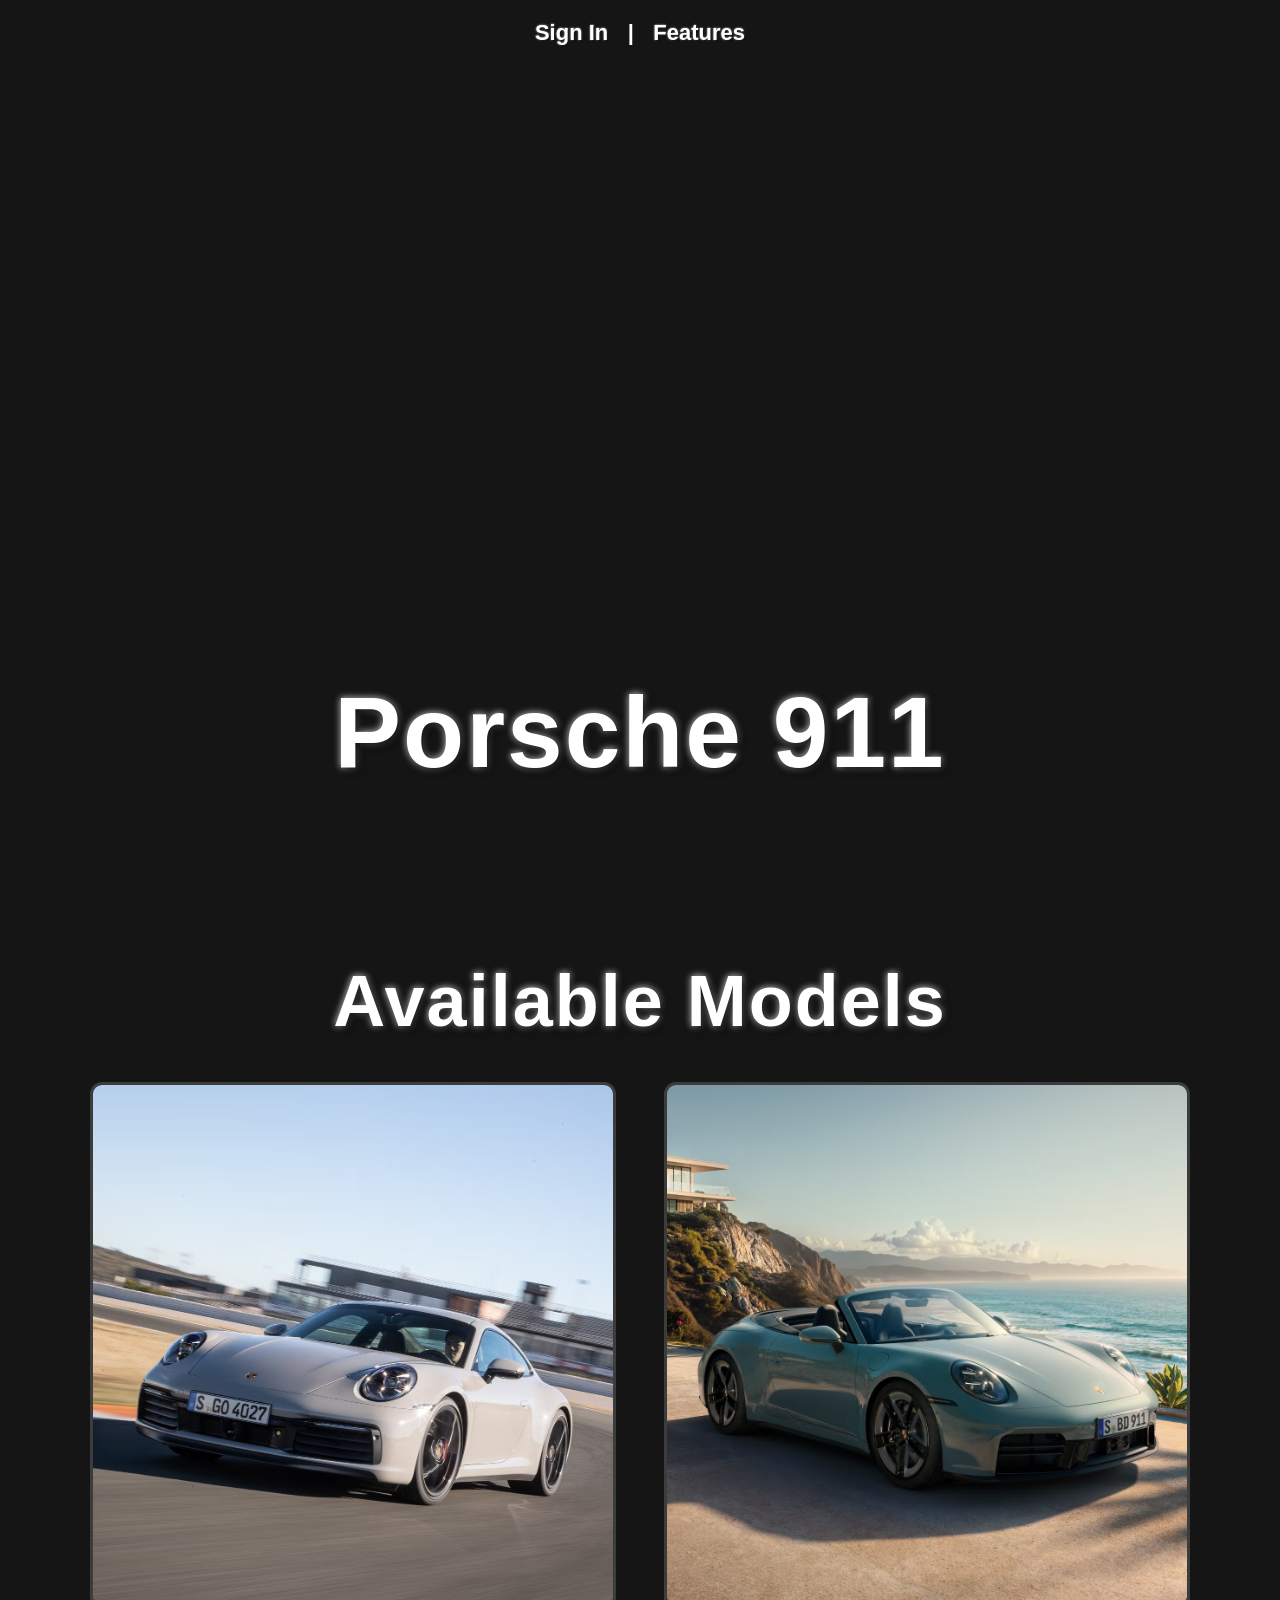
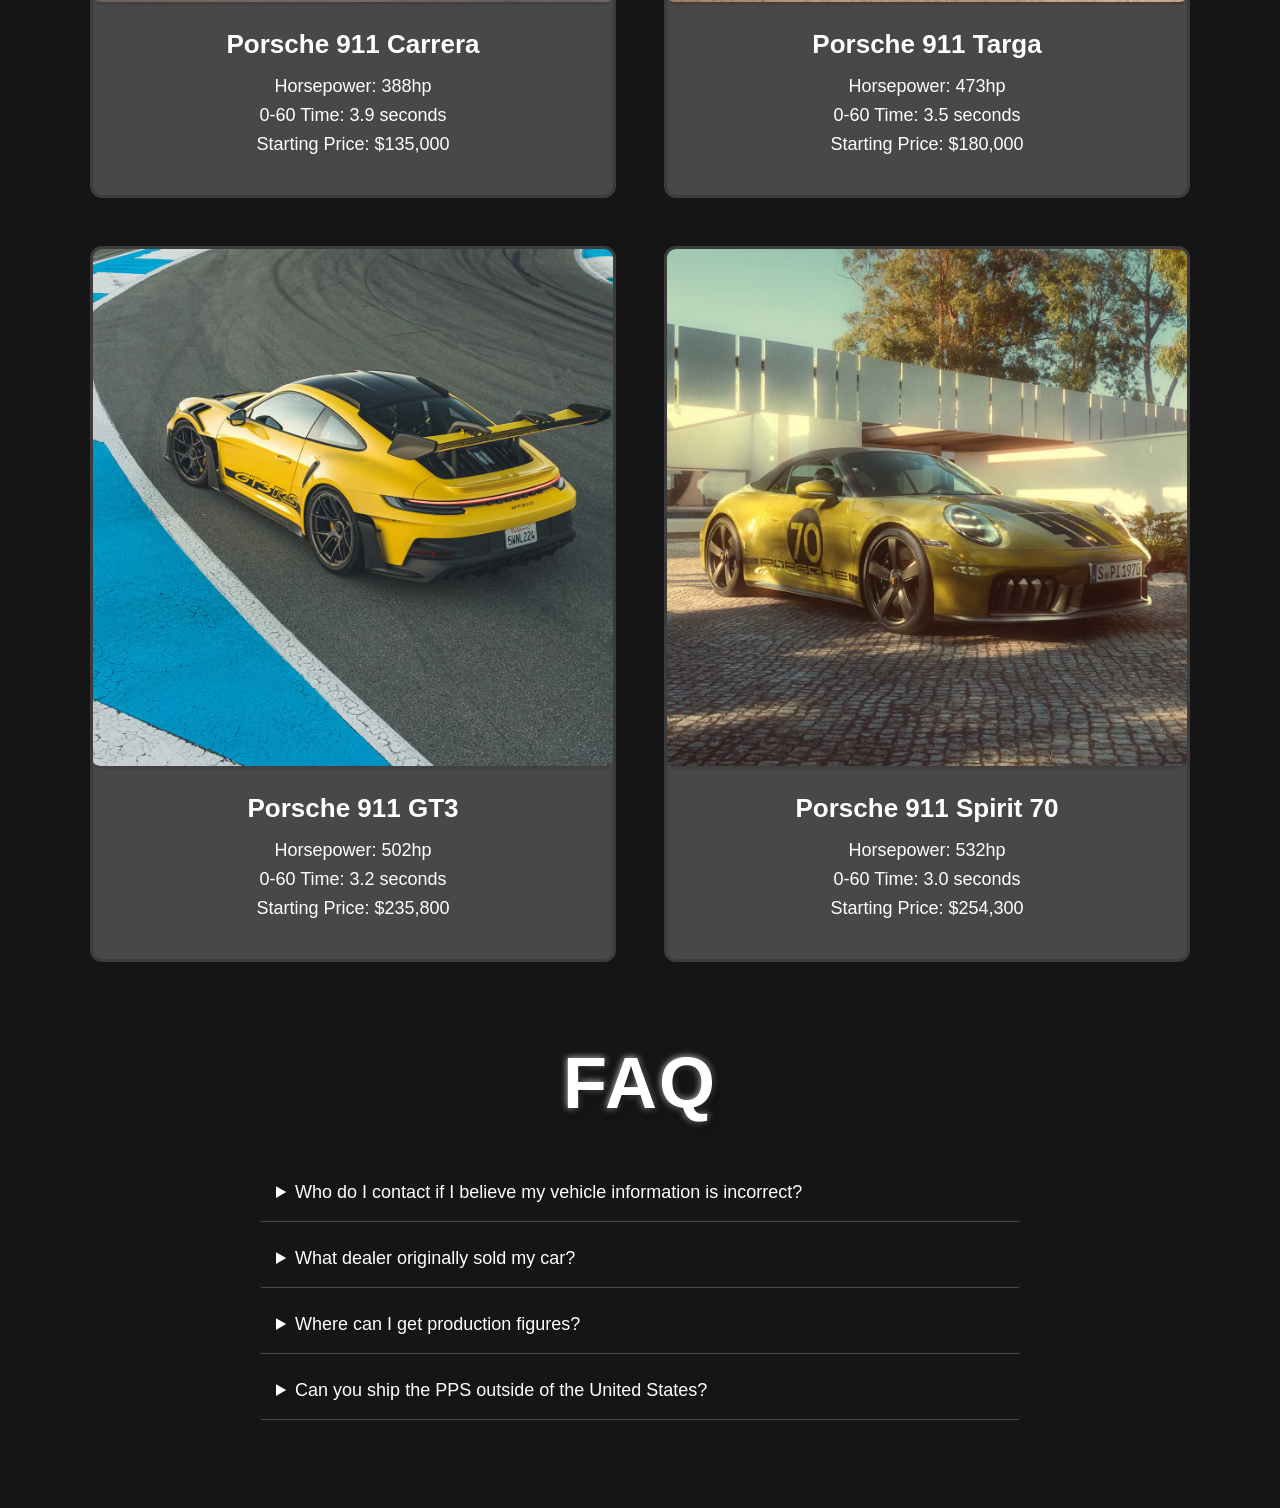
==== commit 9cfb2f8b: "Account Authentication Added 3 new files: singin.html, signup.html, and auth.js  In signin.html:  Ad" ====
--- a/index.html
+++ b/index.html
@@ -13,6 +13,8 @@
     <header class="hero">
 
         <nav class="nav-box">
+            <a href="signin.html">Sign In</a>
+            <span>|</span>
             <a href="features.html">Features</a>
         </nav>
 
--- a/styles/styles.css
+++ b/styles/styles.css
@@ -315,4 +315,33 @@
 
 button {
     margin-top: 15px;
+}
+
+/* SIGN IN */
+
+.sign-in {
+    background-color: rgb(29, 29, 29);
+    border: 2px solid rgb(67, 67, 67);
+    width: 300px;
+    height: 270px;
+    margin-left: 440px;
+    margin-top: 200px;
+}
+
+.sign-in-text {
+    text-align: center;
+}
+
+.sign-in-input {
+    margin-left: 44px;
+}
+
+.email {
+    margin-top: 15px;
+    margin-bottom: 20px;
+}
+
+.sign-up-redirect {
+    color: rgb(73, 72, 72);
+    margin: 40px 0px 40px 80px;
 }
